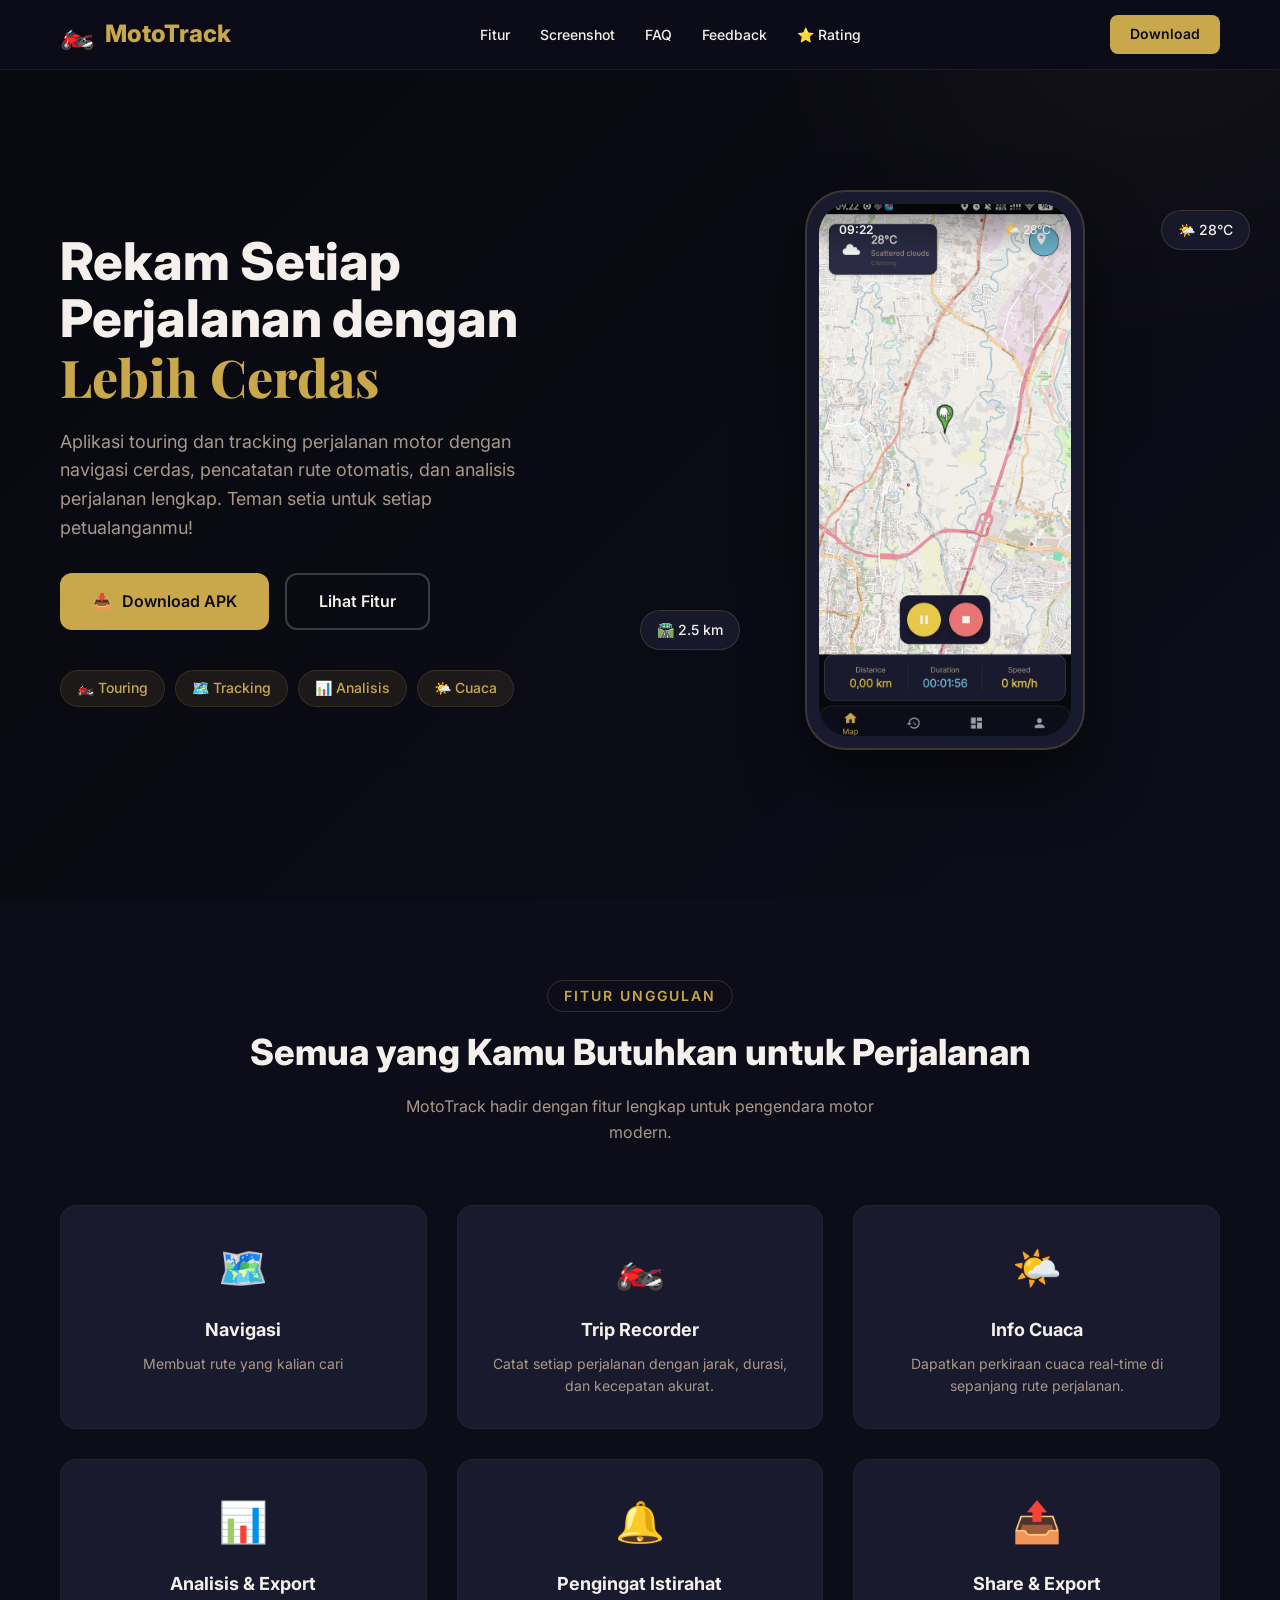
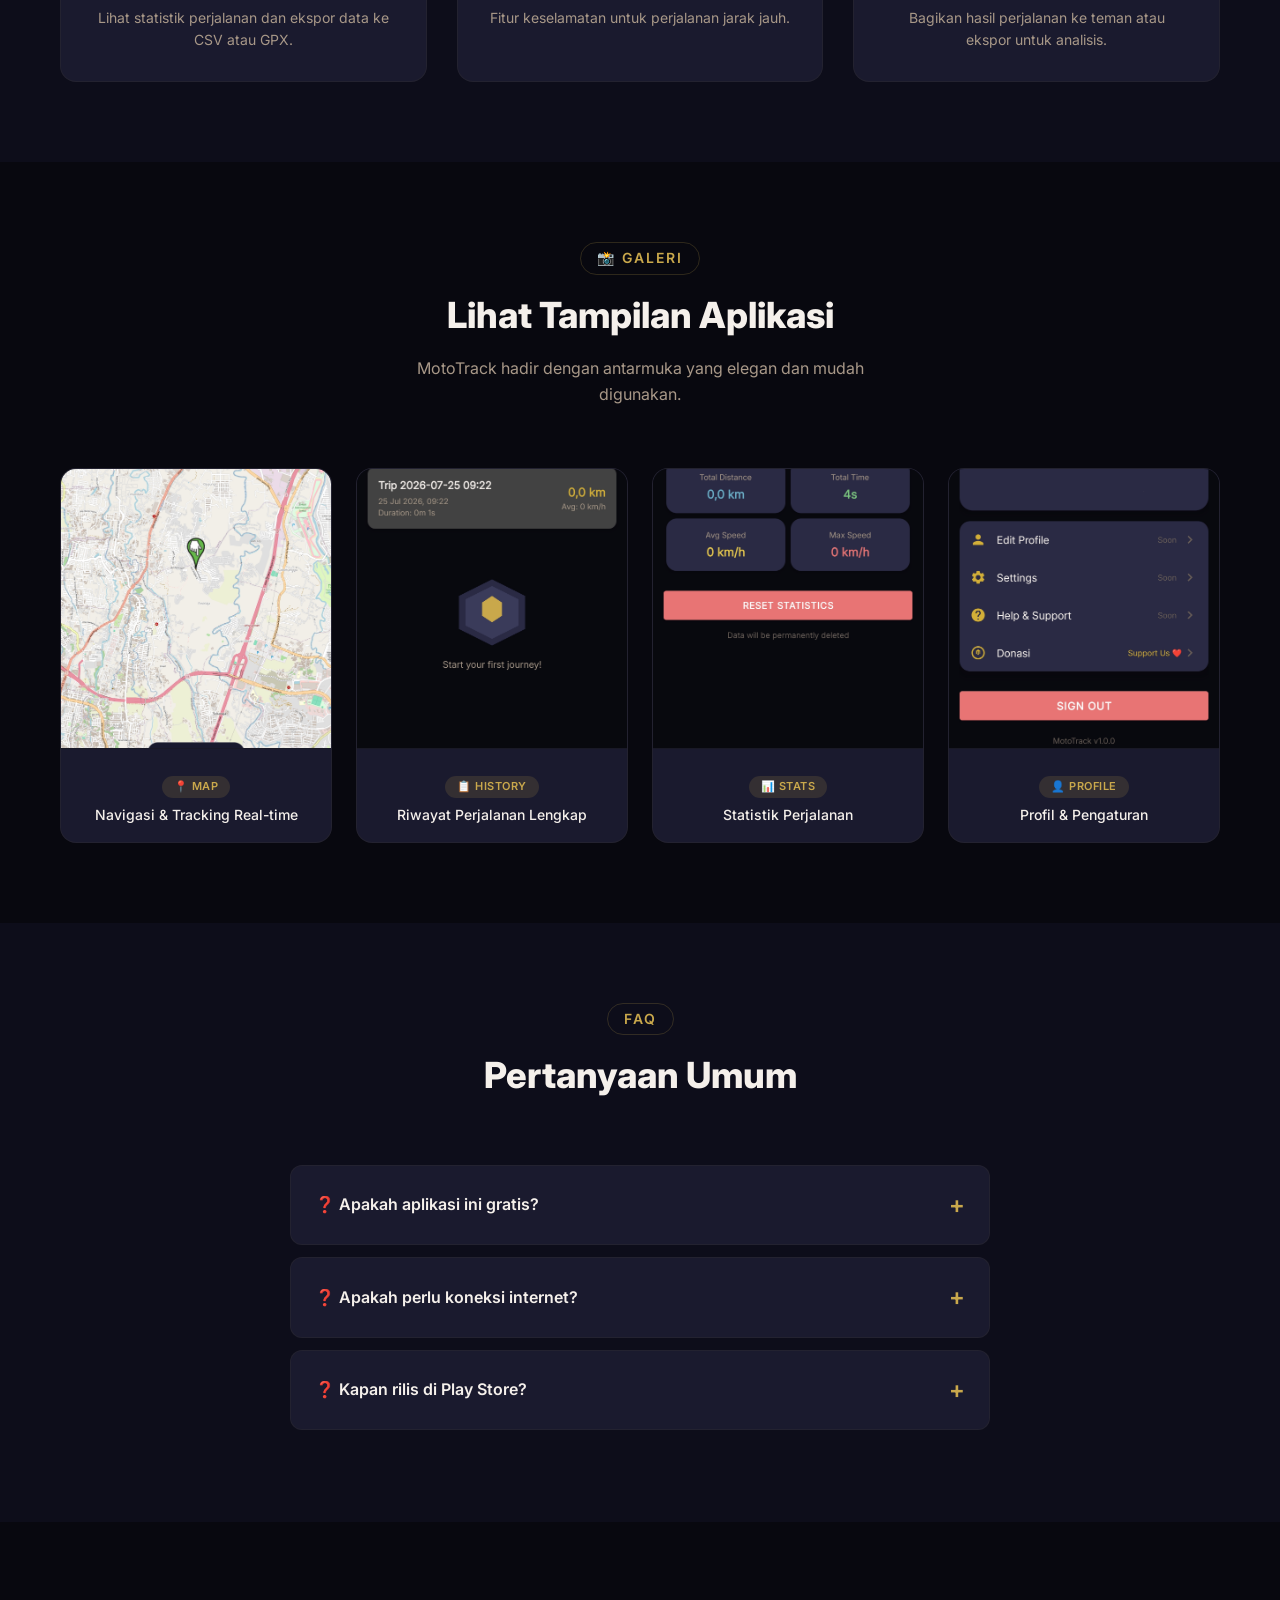
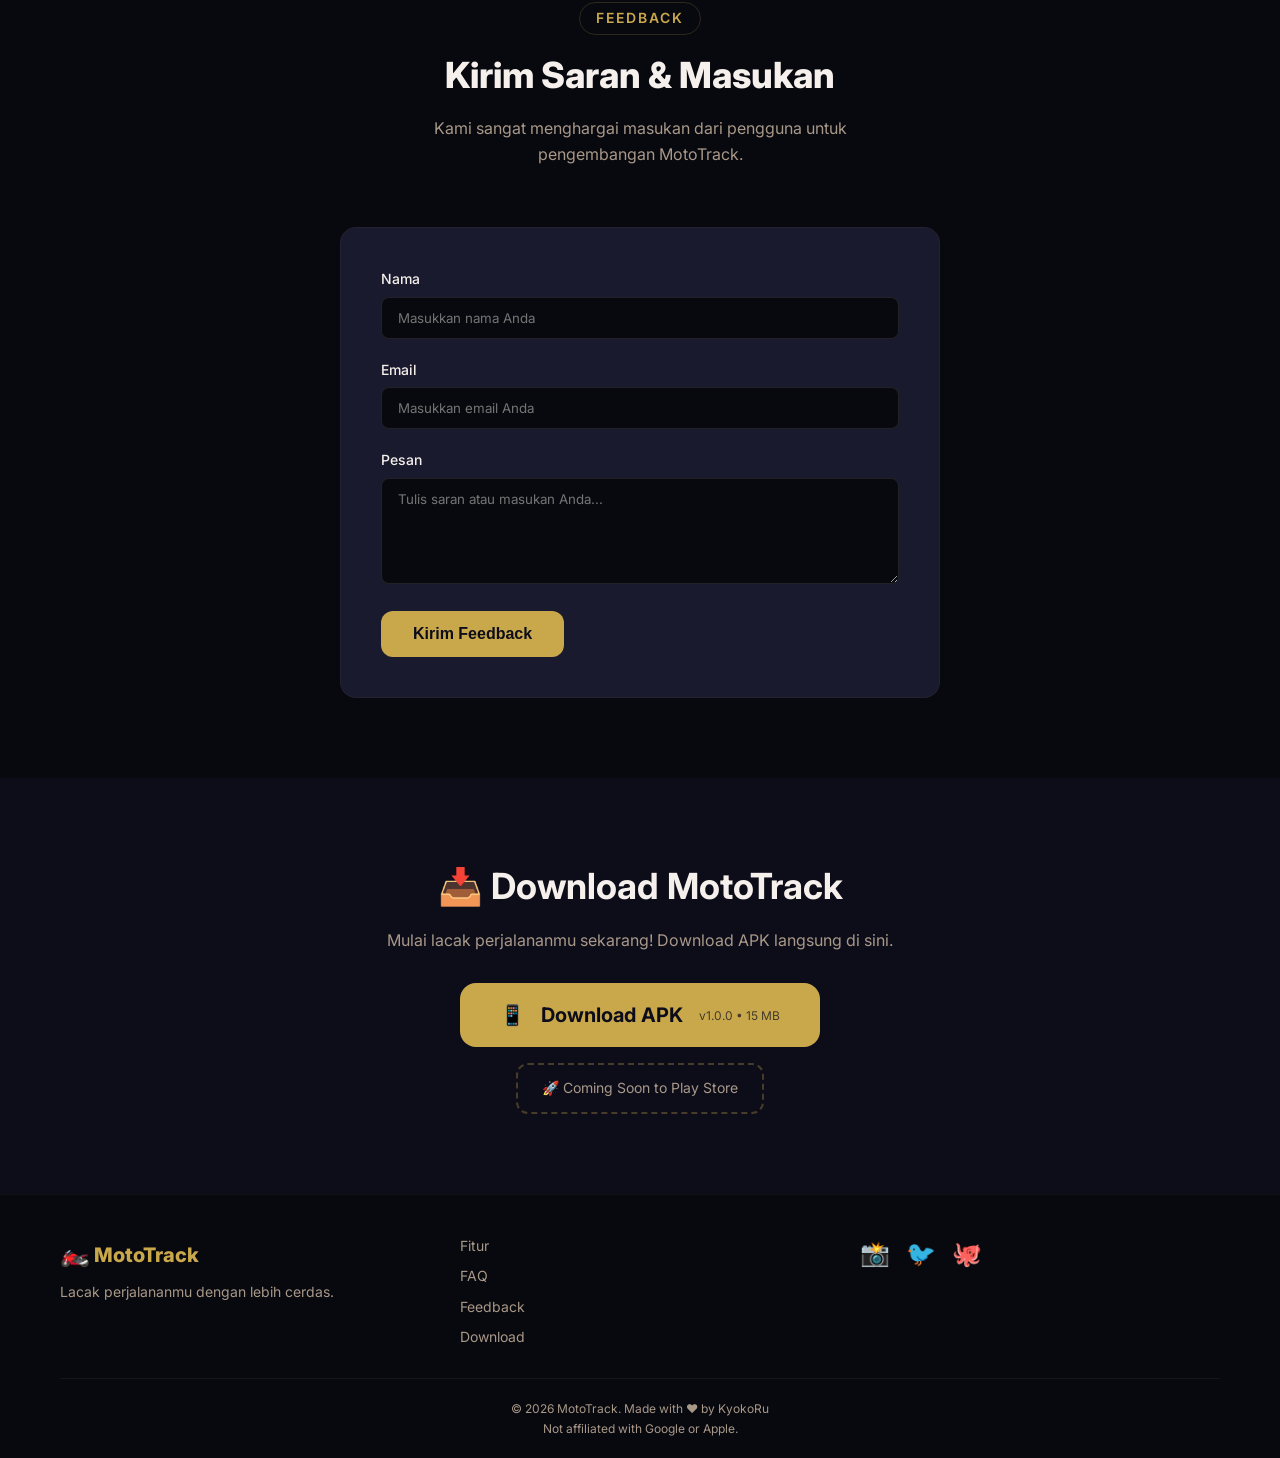
==== index.html @ f3380d07 "Add files via upload" ====
<!DOCTYPE html>
<html lang="id">
<head>
    <meta charset="UTF-8">
    <meta name="viewport" content="width=device-width, initial-scale=1.0">
    <title>MotoTrack - Track Your Journey</title>
    <link rel="stylesheet" href="css/style.css">
    <link href="https://fonts.googleapis.com/css2?family=Inter:wght@300;400;600;700;800&family=Playfair+Display:wght@700&display=swap" rel="stylesheet">
</head>
<body>
    <!-- ===== NAVBAR ===== -->
    <nav class="navbar">
        <div class="container">
            <div class="nav-brand">
                <span class="logo-icon">🏍️</span>
                <span class="logo-text">MotoTrack</span>
            </div>
            <ul class="nav-menu">
                <li><a href="#features">Fitur</a></li>
                <li><a href="#screenshots">Screenshot</a></li>
                <li><a href="#faq">FAQ</a></li>
                <li><a href="#feedback">Feedback</a></li>
                <li><a href="rating.html">⭐ Rating</a></li>
            </ul>
            <a href="#download" class="btn-download-nav">Download</a>
            <div class="hamburger">
                <span></span>
                <span></span>
                <span></span>
            </div>
        </div>
    </nav>

<!-- ===== HERO ===== -->
<section class="hero" id="home">
    <div class="container">
        <div class="hero-content">
            <div class="hero-text">
                <h1>Rekam Setiap Perjalanan dengan <span class="highlight">Lebih Cerdas</span></h1>
                <p>Aplikasi touring dan tracking perjalanan motor dengan navigasi cerdas, pencatatan rute otomatis, dan analisis perjalanan lengkap. Teman setia untuk setiap petualanganmu!</p>
                <div class="hero-buttons">
                    <a href="#download" class="btn-primary">
                        <span>📥</span> Download APK
                    </a>
                    <a href="#features" class="btn-secondary">
                        Lihat Fitur
                    </a>
                </div>
                <div class="hero-tags">
                    <span class="hero-tag">🏍️ Touring</span>
                    <span class="hero-tag">🗺️ Tracking</span>
                    <span class="hero-tag">📊 Analisis</span>
                    <span class="hero-tag">🌤️ Cuaca</span>
                </div>
            </div>
            <div class="hero-image">
                <div class="phone-mockup">
                    <div class="phone-screen">
                        <img src="assets/images/screenshot-map.jpg" alt="MotoTrack Map View">
                        <div class="phone-overlay">
                            <span class="overlay-time">09:22</span>
                            <span class="overlay-weather">🌤️ 28°C</span>
                        </div>
                    </div>
                </div>
                <div class="floating-badge badge-weather">🌤️ 28°C</div>
                <div class="floating-badge badge-route">🛣️ 2.5 km</div>
            </div>
        </div>
    </div>
</section>

    <!-- ===== FITUR ===== -->
    <section class="features" id="features">
        <div class="container">
            <div class="section-header">
                <span class="section-tag">Fitur Unggulan</span>
                <h2>Semua yang Kamu Butuhkan untuk Perjalanan</h2>
                <p>MotoTrack hadir dengan fitur lengkap untuk pengendara motor modern.</p>
            </div>
            <div class="features-grid">
                <div class="feature-card">
                    <div class="feature-icon">🗺️</div>
                    <h3>Navigasi</h3>
                    <p>Membuat rute yang kalian cari</p>
                </div>
                <div class="feature-card">
                    <div class="feature-icon">🏍️</div>
                    <h3>Trip Recorder</h3>
                    <p>Catat setiap perjalanan dengan jarak, durasi, dan kecepatan akurat.</p>
                </div>
                <div class="feature-card">
                    <div class="feature-icon">🌤️</div>
                    <h3>Info Cuaca</h3>
                    <p>Dapatkan perkiraan cuaca real-time di sepanjang rute perjalanan.</p>
                </div>
                <div class="feature-card">
                    <div class="feature-icon">📊</div>
                    <h3>Analisis & Export</h3>
                    <p>Lihat statistik perjalanan dan ekspor data ke CSV atau GPX.</p>
                </div>
                <div class="feature-card">
                    <div class="feature-icon">🔔</div>
                    <h3>Pengingat Istirahat</h3>
                    <p>Fitur keselamatan untuk perjalanan jarak jauh.</p>
                </div>
                <div class="feature-card">
                    <div class="feature-icon">📤</div>
                    <h3>Share & Export</h3>
                    <p>Bagikan hasil perjalanan ke teman atau ekspor untuk analisis.</p>
                </div>
            </div>
        </div>
    </section>

<!-- ===== SCREENSHOTS ===== -->
<section class="screenshots" id="screenshots">
    <div class="container">
        <div class="section-header">
            <span class="section-tag">📸 Galeri</span>
            <h2>Lihat Tampilan Aplikasi</h2>
            <p>MotoTrack hadir dengan antarmuka yang elegan dan mudah digunakan.</p>
        </div>
        <div class="screenshot-grid">
            <div class="screenshot-card">
                <img src="assets/images/screenshot-map.jpg" alt="Halaman Map MotoTrack">
                <div class="screenshot-info">
                    <span class="screenshot-badge">📍 Map</span>
                    <p>Navigasi & Tracking Real-time</p>
                </div>
            </div>
            <div class="screenshot-card">
                <img src="assets/images/screenshot-history.jpg" alt="Halaman History MotoTrack">
                <div class="screenshot-info">
                    <span class="screenshot-badge">📋 History</span>
                    <p>Riwayat Perjalanan Lengkap</p>
                </div>
            </div>
            <div class="screenshot-card">
                <img src="assets/images/screenshot-stats.jpg" alt="Halaman Statistics MotoTrack">
                <div class="screenshot-info">
                    <span class="screenshot-badge">📊 Stats</span>
                    <p>Statistik Perjalanan</p>
                </div>
            </div>
            <div class="screenshot-card">
                <img src="assets/images/screenshot-profile.png" alt="Halaman Profile MotoTrack">
                <div class="screenshot-info">
                    <span class="screenshot-badge">👤 Profile</span>
                    <p>Profil & Pengaturan</p>
                </div>
            </div>
        </div>
    </div>
</section>

    <!-- ===== FAQ ===== -->
    <section class="faq" id="faq">
        <div class="container">
            <div class="section-header">
                <span class="section-tag">FAQ</span>
                <h2>Pertanyaan Umum</h2>
            </div>
            <div class="faq-list">
                <div class="faq-item">
                    <div class="faq-question">
                        <span>❓ Apakah aplikasi ini gratis?</span>
                        <span class="faq-toggle">+</span>
                    </div>
                    <div class="faq-answer">
                        <p>Ya, MotoTrack 100% gratis dan tidak ada biaya berlangganan.</p>
                    </div>
                </div>
                <div class="faq-item">
                    <div class="faq-question">
                        <span>❓ Apakah perlu koneksi internet?</span>
                        <span class="faq-toggle">+</span>
                    </div>
                    <div class="faq-answer">
                        <p>Untuk navigasi dan cuaca, diperlukan internet. Tapi tracking tetap berjalan offline.</p>
                    </div>
                </div>
                <div class="faq-item">
                    <div class="faq-question">
                        <span>❓ Kapan rilis di Play Store?</span>
                        <span class="faq-toggle">+</span>
                    </div>
                    <div class="faq-answer">
                        <p>Saat ini MotoTrack masih dalam tahap pengembangan. Akan segera rilis di Play Store!</p>
                    </div>
                </div>
            </div>
        </div>
    </section>

    <!-- ===== FEEDBACK ===== -->
    <section class="feedback" id="feedback">
        <div class="container">
            <div class="section-header">
                <span class="section-tag">Feedback</span>
                <h2>Kirim Saran & Masukan</h2>
                <p>Kami sangat menghargai masukan dari pengguna untuk pengembangan MotoTrack.</p>
            </div>
            <div class="feedback-form">
                <form id="feedbackForm">
                    <div class="form-group">
                        <label for="name">Nama</label>
                        <input type="text" id="name" placeholder="Masukkan nama Anda" required>
                    </div>
                    <div class="form-group">
                        <label for="email">Email</label>
                        <input type="email" id="email" placeholder="Masukkan email Anda" required>
                    </div>
                    <div class="form-group">
                        <label for="message">Pesan</label>
                        <textarea id="message" rows="5" placeholder="Tulis saran atau masukan Anda..." required></textarea>
                    </div>
                    <button type="submit" class="btn-primary">Kirim Feedback</button>
                </form>
                <div id="feedbackSuccess" style="display:none;">
                    ✅ Terima kasih! Feedback Anda telah terkirim.
                </div>
            </div>
        </div>
    </section>

    <!-- ===== DOWNLOAD ===== -->
    <section class="download" id="download">
        <div class="container">
            <div class="download-content">
                <h2>📥 Download MotoTrack</h2>
                <p>Mulai lacak perjalananmu sekarang! Download APK langsung di sini.</p>
                <div class="download-buttons">
                    <a href="assets/apk/MotoTrack-v1.0.0.apk" class="btn-download" download>
                        <span>📱</span> Download APK
                        <small>v1.0.0 • 15 MB</small>
                    </a>
                    <div class="coming-soon">
                        <span>🚀</span> Coming Soon to Play Store
                    </div>
                </div>
            </div>
        </div>
    </section>

    <!-- ===== FOOTER ===== -->
    <footer class="footer">
        <div class="container">
            <div class="footer-content">
                <div class="footer-brand">
                    <span class="logo-icon">🏍️</span>
                    <span class="logo-text">MotoTrack</span>
                    <p>Lacak perjalananmu dengan lebih cerdas.</p>
                </div>
                <div class="footer-links">
                    <a href="#features">Fitur</a>
                    <a href="#faq">FAQ</a>
                    <a href="#feedback">Feedback</a>
                    <a href="#download">Download</a>
                </div>
                <div class="footer-social">
                    <a href="#" aria-label="Instagram">📸</a>
                    <a href="#" aria-label="Twitter">🐦</a>
                    <a href="#" aria-label="GitHub">🐙</a>
                </div>
            </div>
            <div class="footer-bottom">
                <p>© 2026 MotoTrack. Made with ❤️ by KyokoRu</p>
                <p>Not affiliated with Google or Apple.</p>
            </div>
        </div>
    </footer>

    <script src="js/script.js"></script>
</body>
</html>
---- css/style.css ----
/* ============================================================
   RESET & BASE
============================================================ */
* {
    margin: 0;
    padding: 0;
    box-sizing: border-box;
}

:root {
    --gold: #C9A84C;
    --gold-dark: #A8893C;
    --gold-light: #D4B96A;
    --black: #0D0D1A;
    --black-light: #1A1A2E;
    --white: #F5F0EB;
    --gray: #A89888;
    --dark-bg: #08080F;
}

html {
    scroll-behavior: smooth;
}

body {
    font-family: 'Inter', sans-serif;
    background-color: var(--dark-bg);
    color: var(--white);
    line-height: 1.6;
    overflow-x: hidden;
}

.container {
    max-width: 1200px;
    margin: 0 auto;
    padding: 0 20px;
}

/* ============================================================
   NAVBAR
============================================================ */
.navbar {
    position: fixed;
    top: 0;
    width: 100%;
    background: rgba(13, 13, 26, 0.9);
    backdrop-filter: blur(12px);
    border-bottom: 1px solid rgba(201, 168, 76, 0.1);
    z-index: 1000;
    padding: 12px 0;
}

.navbar .container {
    display: flex;
    justify-content: space-between;
    align-items: center;
}

.nav-brand {
    display: flex;
    align-items: center;
    gap: 10px;
    font-size: 24px;
    font-weight: 800;
    color: var(--gold);
}

.logo-icon {
    font-size: 28px;
}

.nav-menu {
    display: flex;
    list-style: none;
    gap: 30px;
    align-items: center;
}

.nav-menu a {
    color: var(--white);
    text-decoration: none;
    font-size: 14px;
    font-weight: 500;
    transition: color 0.3s;
}

.nav-menu a:hover {
    color: var(--gold);
}

.btn-download-nav {
    background: var(--gold);
    color: var(--black);
    padding: 8px 20px;
    border-radius: 8px;
    text-decoration: none;
    font-weight: 600;
    font-size: 14px;
    transition: all 0.3s;
}

.btn-download-nav:hover {
    background: var(--gold-light);
    transform: translateY(-2px);
}

.hamburger {
    display: none;
    flex-direction: column;
    gap: 5px;
    cursor: pointer;
}

.hamburger span {
    width: 25px;
    height: 2px;
    background: var(--white);
    transition: 0.3s;
}

/* ============================================================
   HERO
============================================================ */
.hero {
    padding: 120px 0 80px;
    min-height: 100vh;
    display: flex;
    align-items: center;
    background: linear-gradient(135deg, var(--dark-bg) 0%, var(--black) 100%);
    position: relative;
    overflow: hidden;
}

.hero::before {
    content: '';
    position: absolute;
    top: -50%;
    right: -20%;
    width: 800px;
    height: 800px;
    background: radial-gradient(circle, rgba(201, 168, 76, 0.05) 0%, transparent 70%);
    border-radius: 50%;
}

.hero-content {
    display: grid;
    grid-template-columns: 1fr 1fr;
    gap: 60px;
    align-items: center;
    position: relative;
    z-index: 1;
}

.hero-text h1 {
    font-size: 52px;
    font-weight: 800;
    line-height: 1.1;
    margin-bottom: 20px;
}

.hero-text h1 .highlight {
    color: var(--gold);
    font-family: 'Playfair Display', serif;
}

.hero-text p {
    font-size: 18px;
    color: var(--gray);
    max-width: 500px;
    margin-bottom: 30px;
}

.hero-buttons {
    display: flex;
    gap: 16px;
    margin-bottom: 40px;
}

.btn-primary {
    display: inline-flex;
    align-items: center;
    gap: 10px;
    background: var(--gold);
    color: var(--black);
    padding: 14px 32px;
    border-radius: 12px;
    font-weight: 600;
    font-size: 16px;
    text-decoration: none;
    transition: all 0.3s;
    border: none;
    cursor: pointer;
}

.btn-primary:hover {
    background: var(--gold-light);
    transform: translateY(-3px);
    box-shadow: 0 10px 30px rgba(201, 168, 76, 0.3);
}

.btn-secondary {
    display: inline-flex;
    align-items: center;
    gap: 10px;
    background: transparent;
    color: var(--white);
    padding: 14px 32px;
    border-radius: 12px;
    font-weight: 600;
    font-size: 16px;
    text-decoration: none;
    border: 2px solid rgba(255, 255, 255, 0.2);
    transition: all 0.3s;
}

.btn-secondary:hover {
    border-color: var(--gold);
    color: var(--gold);
}

.hero-stats {
    display: flex;
    gap: 40px;
}

.stat {
    display: flex;
    flex-direction: column;
}

.stat-number {
    font-size: 28px;
    font-weight: 800;
    color: var(--gold);
}

.stat-label {
    font-size: 14px;
    color: var(--gray);
}

/* ===== PHONE MOCKUP ===== */
.hero-image {
    position: relative;
    display: flex;
    justify-content: center;
}

.phone-mockup {
    width: 280px;
    height: 560px;
    background: var(--black-light);
    border-radius: 40px;
    padding: 12px;
    border: 2px solid rgba(201, 168, 76, 0.2);
    box-shadow: 0 30px 60px rgba(0, 0, 0, 0.5);
    position: relative;
}

.phone-screen {
    width: 100%;
    height: 100%;
    background: var(--dark-bg);
    border-radius: 30px;
    overflow: hidden;
    position: relative;
}

.phone-screen img {
    width: 100%;
    height: 100%;
    object-fit: cover;
}

.phone-content {
    position: absolute;
    top: 0;
    left: 0;
    right: 0;
    bottom: 0;
    padding: 20px;
    display: flex;
    flex-direction: column;
    background: rgba(8, 8, 15, 0.9);
}

.mockup-header {
    display: flex;
    justify-content: space-between;
    font-size: 12px;
    color: var(--gray);
    margin-bottom: 20px;
}

.mockup-map {
    flex: 1;
    background: rgba(26, 26, 46, 0.8);
    border-radius: 12px;
    display: flex;
    align-items: center;
    justify-content: center;
    font-size: 24px;
    margin-bottom: 12px;
}

.mockup-stats {
    display: flex;
    justify-content: space-around;
    background: rgba(26, 26, 46, 0.8);
    border-radius: 12px;
    padding: 12px;
    font-size: 12px;
    margin-bottom: 12px;
}

.mockup-nav {
    display: flex;
    justify-content: center;
    gap: 20px;
    background: rgba(26, 26, 46, 0.8);
    border-radius: 12px;
    padding: 12px;
}

.mockup-nav span {
    font-size: 24px;
    cursor: pointer;
    padding: 4px 12px;
    border-radius: 8px;
    transition: 0.3s;
}

.mockup-nav span:hover {
    background: rgba(201, 168, 76, 0.2);
}

.floating-badge {
    position: absolute;
    background: rgba(26, 26, 46, 0.9);
    backdrop-filter: blur(8px);
    padding: 8px 16px;
    border-radius: 20px;
    border: 1px solid rgba(201, 168, 76, 0.2);
    font-size: 14px;
    font-weight: 500;
}

.badge-weather {
    top: 20px;
    right: -30px;
}

.badge-route {
    bottom: 100px;
    left: -30px;
}

/* ============================================================
   SECTION HEADER
============================================================ */
.section-header {
    text-align: center;
    margin-bottom: 60px;
}

.section-tag {
    display: inline-block;
    color: var(--gold);
    font-size: 14px;
    font-weight: 600;
    text-transform: uppercase;
    letter-spacing: 2px;
    border: 1px solid rgba(201, 168, 76, 0.2);
    padding: 4px 16px;
    border-radius: 20px;
    margin-bottom: 12px;
}

.section-header h2 {
    font-size: 36px;
    font-weight: 800;
    margin-bottom: 12px;
}

.section-header p {
    color: var(--gray);
    max-width: 500px;
    margin: 0 auto;
}

/* ============================================================
   FEATURES
============================================================ */
.features {
    padding: 80px 0;
    background: var(--black);
}

.features-grid {
    display: grid;
    grid-template-columns: repeat(3, 1fr);
    gap: 30px;
}

.feature-card {
    background: var(--black-light);
    padding: 30px;
    border-radius: 16px;
    border: 1px solid rgba(201, 168, 76, 0.05);
    transition: all 0.3s;
    text-align: center;
}

.feature-card:hover {
    transform: translateY(-8px);
    border-color: rgba(201, 168, 76, 0.2);
    box-shadow: 0 20px 40px rgba(0, 0, 0, 0.3);
}

.feature-icon {
    font-size: 40px;
    margin-bottom: 16px;
}

.feature-card h3 {
    font-size: 18px;
    margin-bottom: 8px;
}

.feature-card p {
    color: var(--gray);
    font-size: 14px;
}

/* ============================================================
   SCREENSHOTS (UPDATE)
============================================================ */
.screenshots {
    padding: 80px 0;
    background: var(--dark-bg);
}

.screenshot-grid {
    display: grid;
    grid-template-columns: repeat(4, 1fr);
    gap: 24px;
}

.screenshot-card {
    background: var(--black-light);
    border-radius: 16px;
    overflow: hidden;
    border: 1px solid rgba(201, 168, 76, 0.05);
    transition: all 0.3s;
}

.screenshot-card:hover {
    transform: translateY(-8px);
    border-color: rgba(201, 168, 76, 0.2);
    box-shadow: 0 20px 40px rgba(0, 0, 0, 0.3);
}

.screenshot-card img {
    width: 100%;
    height: 280px;
    object-fit: cover;
    background: var(--black);
    border-bottom: 1px solid rgba(255, 255, 255, 0.05);
}

.screenshot-info {
    padding: 16px;
    text-align: center;
}

.screenshot-badge {
    display: inline-block;
    background: rgba(201, 168, 76, 0.15);
    color: var(--gold);
    font-size: 11px;
    font-weight: 600;
    padding: 2px 12px;
    border-radius: 12px;
    margin-bottom: 6px;
    text-transform: uppercase;
    letter-spacing: 0.5px;
}

.screenshot-info p {
    font-size: 14px;
    font-weight: 500;
    color: var(--white);
}

/* ============================================================
   RESPONSIVE - SCREENSHOTS
============================================================ */
@media (max-width: 992px) {
    .screenshot-grid {
        grid-template-columns: repeat(2, 1fr);
    }
}

@media (max-width: 576px) {
    .screenshot-grid {
        grid-template-columns: 1fr;
    }
}

/* ===== PHONE OVERLAY ===== */
.phone-overlay {
    position: absolute;
    top: 0;
    left: 0;
    right: 0;
    padding: 16px 20px;
    display: flex;
    justify-content: space-between;
    font-size: 12px;
    color: var(--white);
    background: linear-gradient(to bottom, rgba(0,0,0,0.4), transparent);
    border-radius: 30px 30px 0 0;
}

.phone-overlay .overlay-time {
    font-weight: 600;
}

.phone-overlay .overlay-weather {
    font-size: 12px;
}

/* ============================================================
   HERO TAGS
============================================================ */
.hero-tags {
    display: flex;
    flex-wrap: wrap;
    gap: 10px;
    margin-top: 20px;
}

.hero-tag {
    display: inline-block;
    background: rgba(201, 168, 76, 0.1);
    color: var(--gold);
    padding: 6px 16px;
    border-radius: 20px;
    font-size: 14px;
    font-weight: 500;
    border: 1px solid rgba(201, 168, 76, 0.15);
    transition: all 0.3s;
}

.hero-tag:hover {
    background: rgba(201, 168, 76, 0.2);
    transform: translateY(-2px);
}

/* ============================================================
   RESPONSIVE - HERO TAGS
============================================================ */
@media (max-width: 768px) {
    .hero-tags {
        justify-content: center;
    }
}

/* ============================================================
   FAQ
============================================================ */
.faq {
    padding: 80px 0;
    background: var(--black);
}

.faq-list {
    max-width: 700px;
    margin: 0 auto;
}

.faq-item {
    background: var(--black-light);
    border-radius: 12px;
    margin-bottom: 12px;
    border: 1px solid rgba(201, 168, 76, 0.05);
    overflow: hidden;
}

.faq-question {
    display: flex;
    justify-content: space-between;
    align-items: center;
    padding: 20px 24px;
    cursor: pointer;
    font-weight: 600;
    transition: 0.3s;
}

.faq-question:hover {
    background: rgba(201, 168, 76, 0.05);
}

.faq-toggle {
    font-size: 24px;
    color: var(--gold);
    transition: 0.3s;
}

.faq-item.active .faq-toggle {
    transform: rotate(45deg);
}

.faq-answer {
    max-height: 0;
    overflow: hidden;
    transition: 0.3s;
    padding: 0 24px;
    color: var(--gray);
}

.faq-item.active .faq-answer {
    max-height: 200px;
    padding: 0 24px 20px;
}

/* ============================================================
   FEEDBACK
============================================================ */
.feedback {
    padding: 80px 0;
    background: var(--dark-bg);
}

.feedback-form {
    max-width: 600px;
    margin: 0 auto;
    background: var(--black-light);
    padding: 40px;
    border-radius: 16px;
    border: 1px solid rgba(201, 168, 76, 0.05);
}

.form-group {
    margin-bottom: 20px;
}

.form-group label {
    display: block;
    font-weight: 500;
    margin-bottom: 6px;
    font-size: 14px;
}

.form-group input,
.form-group textarea {
    width: 100%;
    padding: 12px 16px;
    background: var(--dark-bg);
    border: 1px solid rgba(255, 255, 255, 0.1);
    border-radius: 8px;
    color: var(--white);
    font-family: 'Inter', sans-serif;
    transition: 0.3s;
}

.form-group input:focus,
.form-group textarea:focus {
    outline: none;
    border-color: var(--gold);
}

/* ============================================================
   DOWNLOAD
============================================================ */
.download {
    padding: 80px 0;
    background: var(--black);
    text-align: center;
}

.download-content h2 {
    font-size: 36px;
    margin-bottom: 12px;
}

.download-content p {
    color: var(--gray);
    margin-bottom: 30px;
}

.download-buttons {
    display: flex;
    flex-direction: column;
    align-items: center;
    gap: 16px;
}

.btn-download {
    display: inline-flex;
    align-items: center;
    gap: 16px;
    background: var(--gold);
    color: var(--black);
    padding: 16px 40px;
    border-radius: 16px;
    font-weight: 700;
    font-size: 20px;
    text-decoration: none;
    transition: all 0.3s;
}

.btn-download:hover {
    transform: translateY(-3px);
    box-shadow: 0 20px 40px rgba(201, 168, 76, 0.3);
}

.btn-download small {
    display: block;
    font-size: 12px;
    font-weight: 400;
    opacity: 0.7;
}

.coming-soon {
    color: var(--gray);
    font-size: 14px;
    padding: 12px 24px;
    border: 2px dashed rgba(201, 168, 76, 0.3);
    border-radius: 12px;
}

/* ============================================================
   FOOTER
============================================================ */
.footer {
    padding: 40px 0 20px;
    background: var(--dark-bg);
    border-top: 1px solid rgba(201, 168, 76, 0.05);
}

.footer-content {
    display: grid;
    grid-template-columns: 1fr 1fr 1fr;
    gap: 40px;
    padding-bottom: 30px;
    border-bottom: 1px solid rgba(255, 255, 255, 0.05);
}

.footer-brand .logo-icon {
    font-size: 24px;
}

.footer-brand .logo-text {
    font-size: 20px;
    font-weight: 800;
    color: var(--gold);
}

.footer-brand p {
    color: var(--gray);
    font-size: 14px;
    margin-top: 8px;
}

.footer-links {
    display: flex;
    flex-direction: column;
    gap: 8px;
}

.footer-links a {
    color: var(--gray);
    text-decoration: none;
    font-size: 14px;
    transition: 0.3s;
}

.footer-links a:hover {
    color: var(--gold);
}

.footer-social {
    display: flex;
    gap: 16px;
    font-size: 24px;
}

.footer-social a {
    color: var(--gray);
    text-decoration: none;
    transition: 0.3s;
}

.footer-social a:hover {
    color: var(--gold);
}

.footer-bottom {
    text-align: center;
    padding-top: 20px;
    font-size: 12px;
    color: var(--gray);
}

/* ============================================================
   RESPONSIVE
============================================================ */
@media (max-width: 992px) {
    .hero-content {
        grid-template-columns: 1fr;
        text-align: center;
    }

    .hero-text p {
        margin: 0 auto 30px;
    }

    .hero-buttons {
        justify-content: center;
    }

    .hero-stats {
        justify-content: center;
    }

    .hero-image {
        order: -1;
    }

    .phone-mockup {
        width: 220px;
        height: 440px;
    }

    .features-grid {
        grid-template-columns: repeat(2, 1fr);
    }

    .screenshot-grid {
        grid-template-columns: repeat(2, 1fr);
    }

    .footer-content {
        grid-template-columns: 1fr;
        text-align: center;
    }

    .footer-social {
        justify-content: center;
    }
}

@media (max-width: 768px) {
    .nav-menu {
        display: none;
        position: absolute;
        top: 100%;
        left: 0;
        right: 0;
        background: var(--black);
        flex-direction: column;
        padding: 20px;
        gap: 16px;
        border-bottom: 1px solid rgba(201, 168, 76, 0.1);
    }

    .nav-menu.active {
        display: flex;
    }

    .hamburger {
        display: flex;
    }

    .hero-text h1 {
        font-size: 36px;
    }

    .features-grid {
        grid-template-columns: 1fr;
    }

    .screenshot-grid {
        grid-template-columns: 1fr;
    }

    .floating-badge {
        display: none;
    }
}
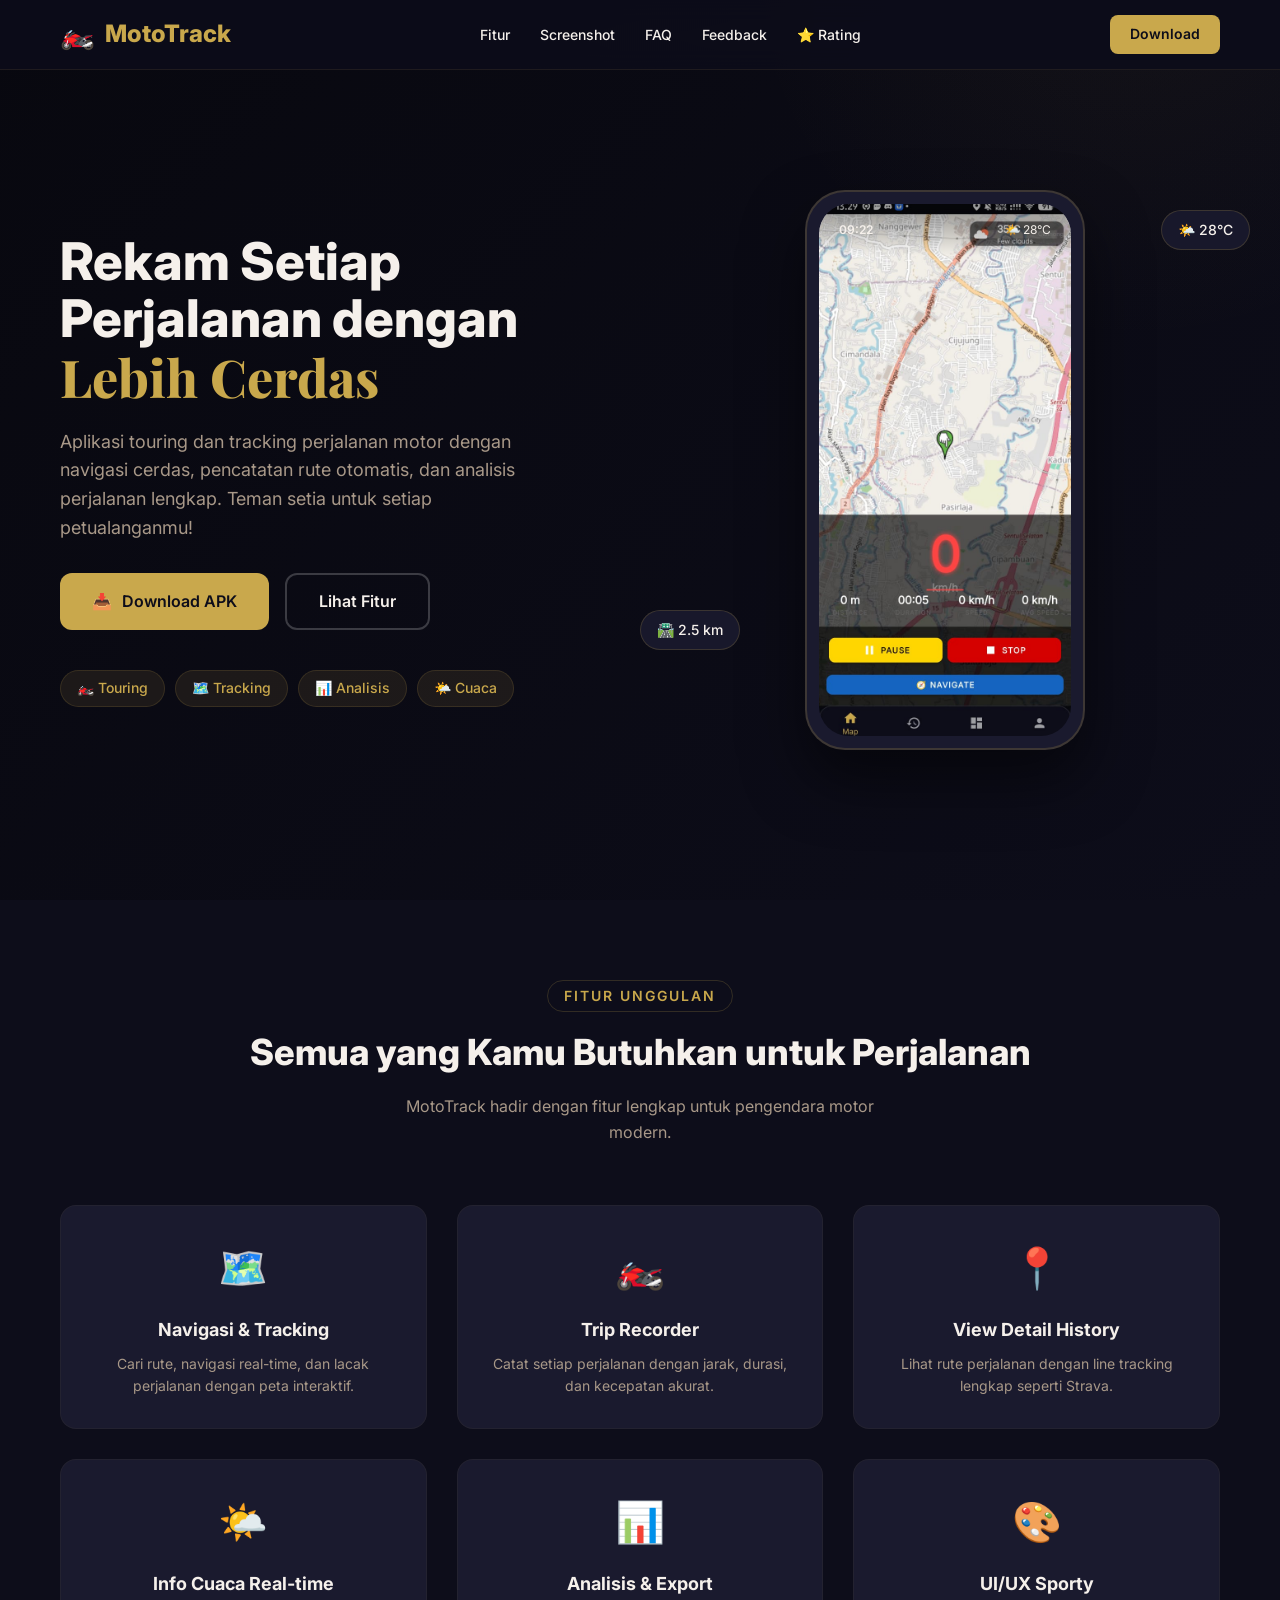
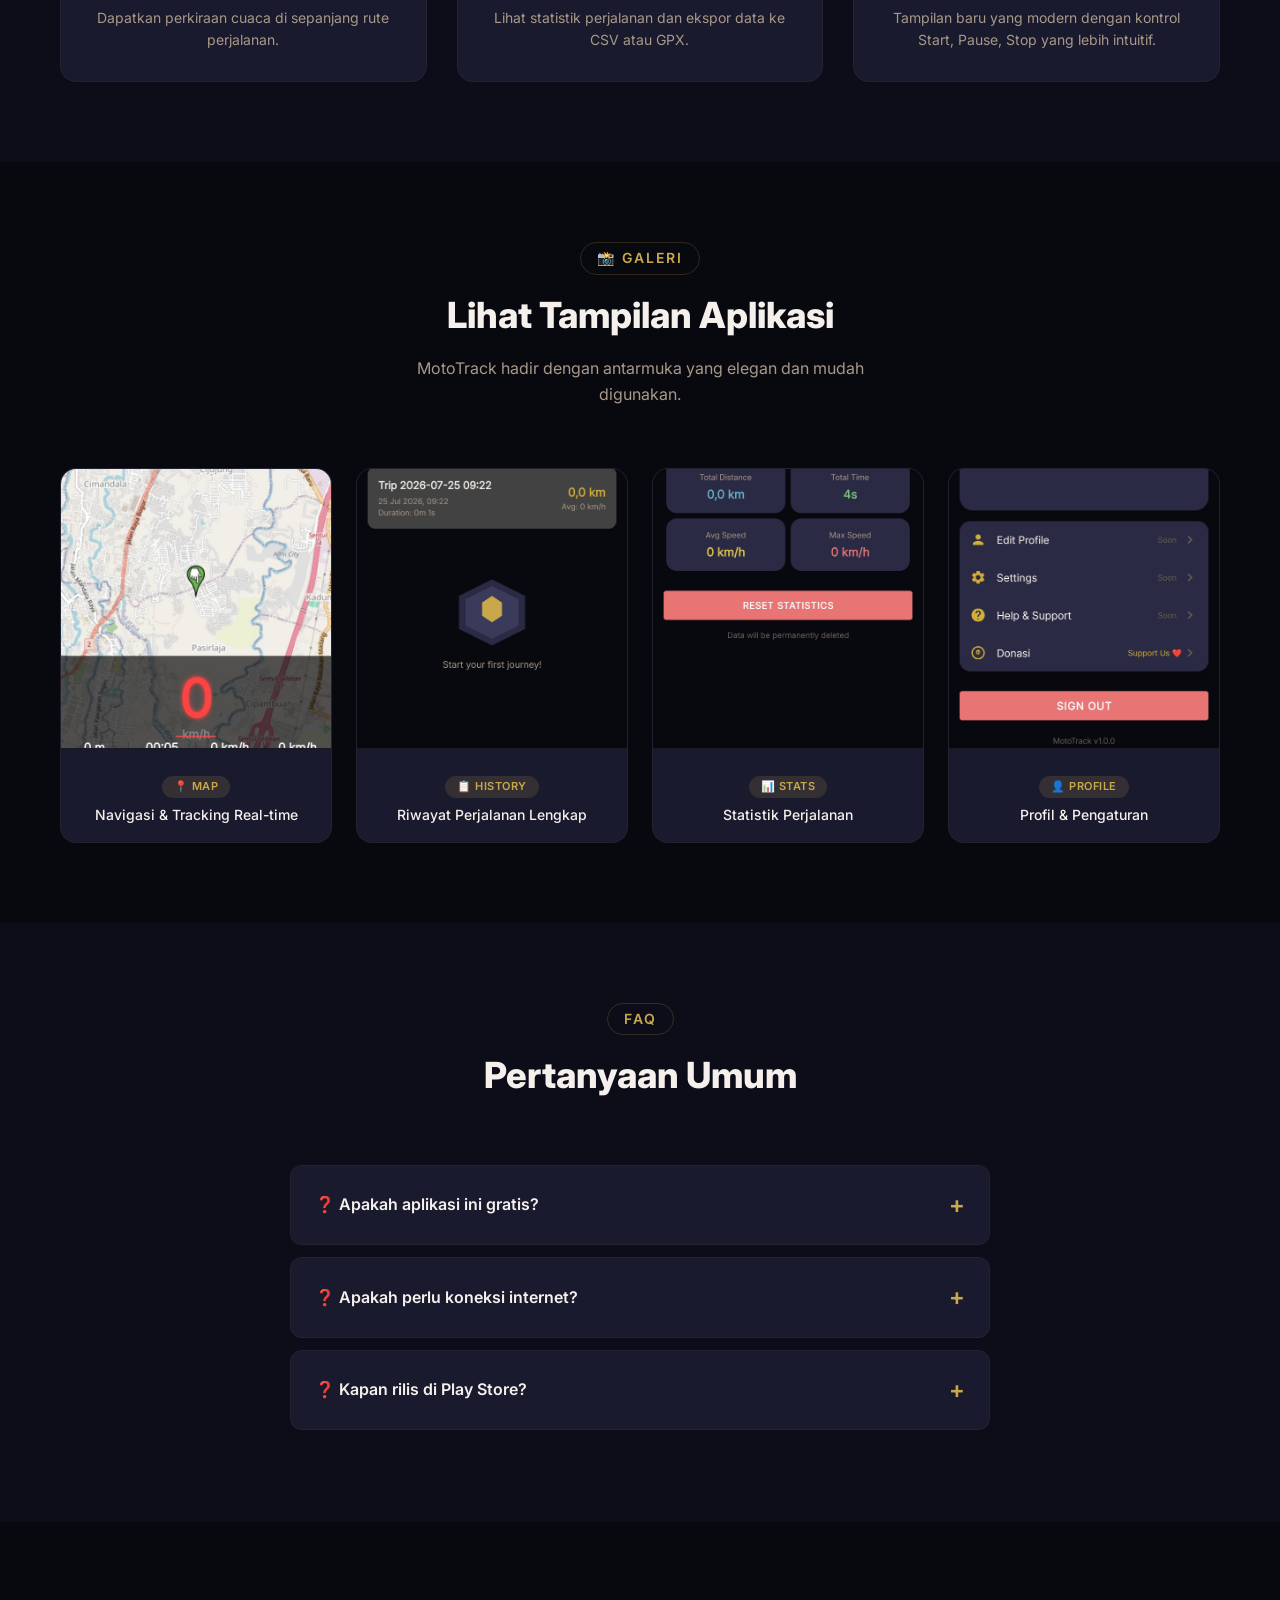
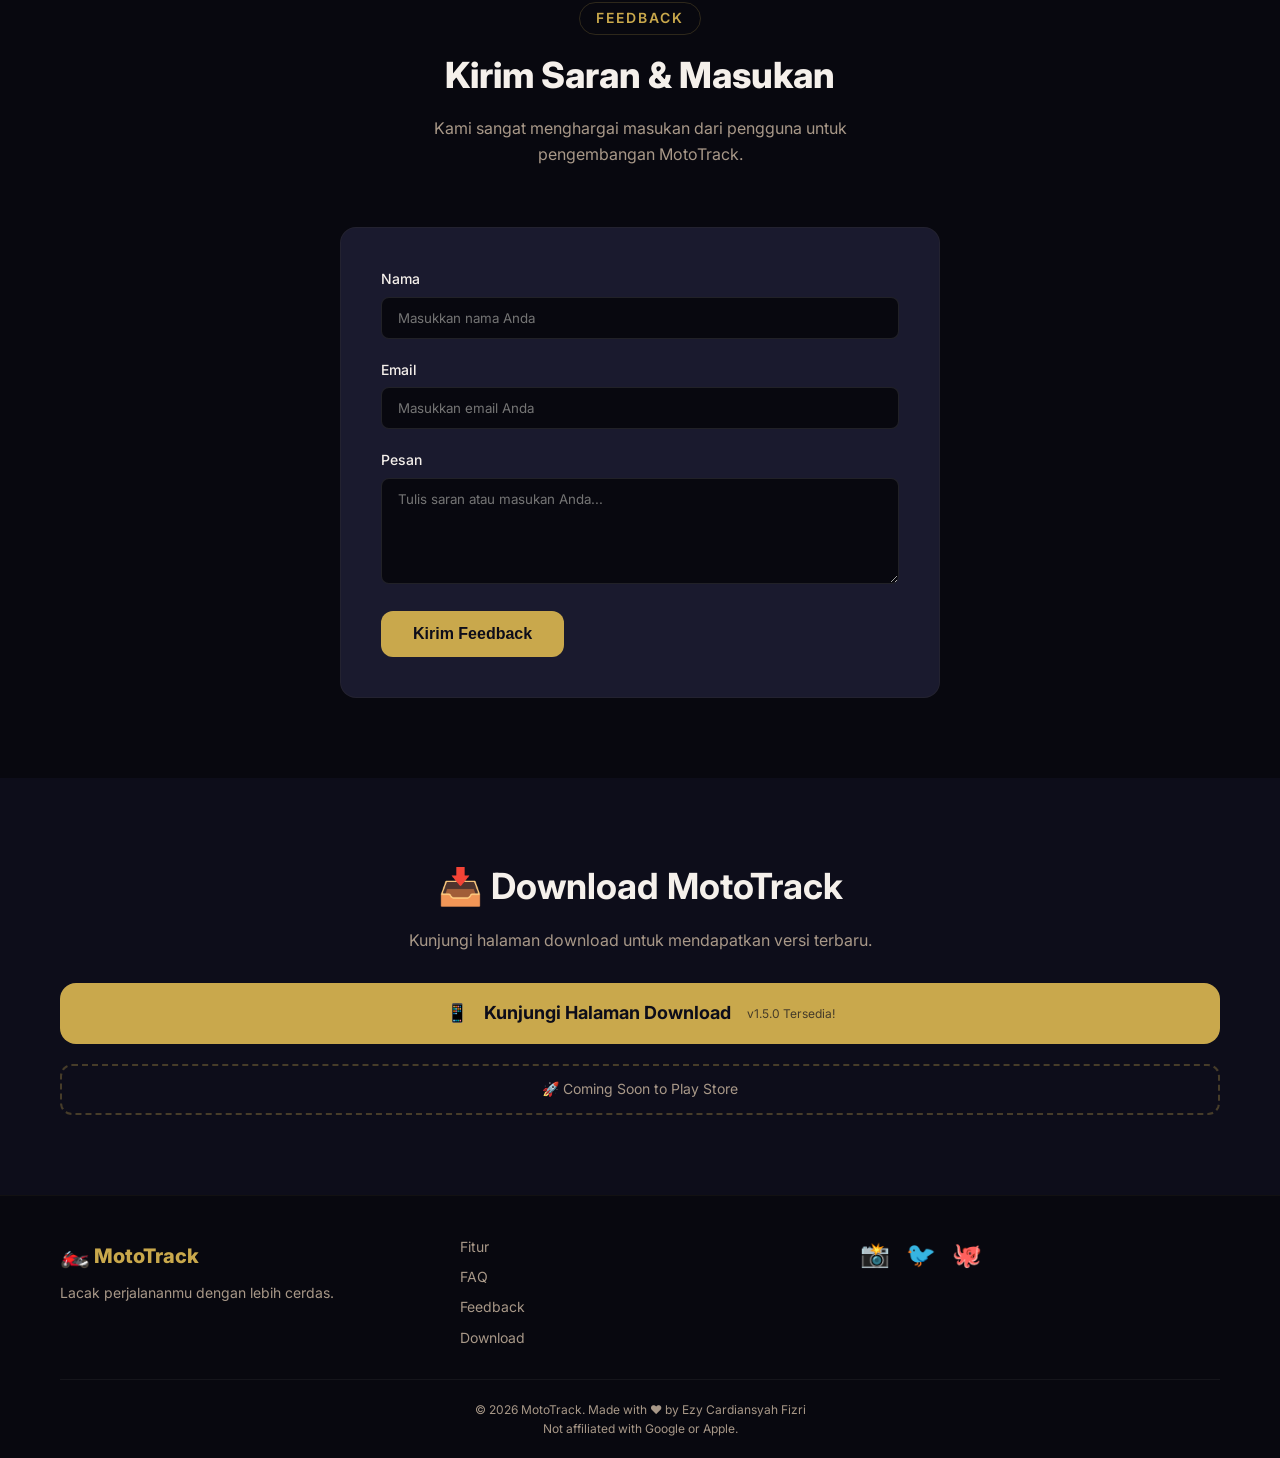
==== commit e43ed45d: "Add files via upload" ====
--- a/index.html
+++ b/index.html
@@ -6,6 +6,20 @@
     <title>MotoTrack - Track Your Journey</title>
     <link rel="stylesheet" href="css/style.css">
     <link href="https://fonts.googleapis.com/css2?family=Inter:wght@300;400;600;700;800&family=Playfair+Display:wght@700&display=swap" rel="stylesheet">
+
+    <!-- ===== META TAGS ===== -->
+<meta name="description" content="Aplikasi touring dan tracking perjalanan motor dengan navigasi cerdas, pencatatan rute otomatis, dan analisis perjalanan lengkap.">
+<meta name="keywords" content="MotoTrack, tracking motor, navigasi motor, touring, aplikasi motor, GPS tracker">
+<meta name="author" content="KyokoRu">
+
+<!-- Open Graph -->
+<meta property="og:type" content="website">
+<meta property="og:title" content="MotoTrack - Track Your Journey">
+<meta property="og:description" content="Aplikasi touring dan tracking perjalanan motor dengan navigasi cerdas.">
+<meta property="og:image" content="assets/images/og-image.jpg">
+
+<!-- Favicon -->
+<link rel="icon" type="image/x-icon" href="favicon.ico">
 </head>
 <body>
     <!-- ===== NAVBAR ===== -->
@@ -70,48 +84,67 @@
     </div>
 </section>
 
-    <!-- ===== FITUR ===== -->
-    <section class="features" id="features">
-        <div class="container">
-            <div class="section-header">
-                <span class="section-tag">Fitur Unggulan</span>
-                <h2>Semua yang Kamu Butuhkan untuk Perjalanan</h2>
-                <p>MotoTrack hadir dengan fitur lengkap untuk pengendara motor modern.</p>
-            </div>
-            <div class="features-grid">
-                <div class="feature-card">
-                    <div class="feature-icon">🗺️</div>
-                    <h3>Navigasi</h3>
-                    <p>Membuat rute yang kalian cari</p>
-                </div>
-                <div class="feature-card">
-                    <div class="feature-icon">🏍️</div>
-                    <h3>Trip Recorder</h3>
-                    <p>Catat setiap perjalanan dengan jarak, durasi, dan kecepatan akurat.</p>
-                </div>
-                <div class="feature-card">
-                    <div class="feature-icon">🌤️</div>
-                    <h3>Info Cuaca</h3>
-                    <p>Dapatkan perkiraan cuaca real-time di sepanjang rute perjalanan.</p>
-                </div>
-                <div class="feature-card">
-                    <div class="feature-icon">📊</div>
-                    <h3>Analisis & Export</h3>
-                    <p>Lihat statistik perjalanan dan ekspor data ke CSV atau GPX.</p>
-                </div>
-                <div class="feature-card">
-                    <div class="feature-icon">🔔</div>
-                    <h3>Pengingat Istirahat</h3>
-                    <p>Fitur keselamatan untuk perjalanan jarak jauh.</p>
-                </div>
-                <div class="feature-card">
-                    <div class="feature-icon">📤</div>
-                    <h3>Share & Export</h3>
-                    <p>Bagikan hasil perjalanan ke teman atau ekspor untuk analisis.</p>
-                </div>
-            </div>
-        </div>
-    </section>
+<!-- ===== LOADING SCREEN ===== -->
+<div id="loading">
+    <div class="loading-spinner"></div>
+    <div class="loading-text">🏍️ MotoTrack</div>
+</div>
+
+<!-- ===== FITUR ===== -->
+<section class="features" id="features">
+    <div class="container">
+        <div class="section-header">
+            <span class="section-tag">Fitur Unggulan</span>
+            <h2>Semua yang Kamu Butuhkan untuk Perjalanan</h2>
+            <p>MotoTrack hadir dengan fitur lengkap untuk pengendara motor modern.</p>
+        </div>
+        <div class="features-grid">
+
+            <!-- 1. Navigasi -->
+            <div class="feature-card">
+                <div class="feature-icon">🗺️</div>
+                <h3>Navigasi & Tracking</h3>
+                <p>Cari rute, navigasi real-time, dan lacak perjalanan dengan peta interaktif.</p>
+            </div>
+
+            <!-- 2. Trip Recorder -->
+            <div class="feature-card">
+                <div class="feature-icon">🏍️</div>
+                <h3>Trip Recorder</h3>
+                <p>Catat setiap perjalanan dengan jarak, durasi, dan kecepatan akurat.</p>
+            </div>
+
+            <!-- 3. View Detail History ⬅️ BARU -->
+            <div class="feature-card">
+                <div class="feature-icon">📍</div>
+                <h3>View Detail History</h3>
+                <p>Lihat rute perjalanan dengan line tracking lengkap seperti Strava.</p>
+            </div>
+
+            <!-- 4. Info Cuaca -->
+            <div class="feature-card">
+                <div class="feature-icon">🌤️</div>
+                <h3>Info Cuaca Real-time</h3>
+                <p>Dapatkan perkiraan cuaca di sepanjang rute perjalanan.</p>
+            </div>
+
+            <!-- 5. Analisis & Export -->
+            <div class="feature-card">
+                <div class="feature-icon">📊</div>
+                <h3>Analisis & Export</h3>
+                <p>Lihat statistik perjalanan dan ekspor data ke CSV atau GPX.</p>
+            </div>
+
+            <!-- 6. UI/UX Sporty ⬅️ BARU -->
+            <div class="feature-card">
+                <div class="feature-icon">🎨</div>
+                <h3>UI/UX Sporty</h3>
+                <p>Tampilan baru yang modern dengan kontrol Start, Pause, Stop yang lebih intuitif.</p>
+            </div>
+
+        </div>
+    </div>
+</section>
 
 <!-- ===== SCREENSHOTS ===== -->
 <section class="screenshots" id="screenshots">
@@ -224,24 +257,27 @@
         </div>
     </section>
 
-    <!-- ===== DOWNLOAD ===== -->
-    <section class="download" id="download">
-        <div class="container">
-            <div class="download-content">
-                <h2>📥 Download MotoTrack</h2>
-                <p>Mulai lacak perjalananmu sekarang! Download APK langsung di sini.</p>
-                <div class="download-buttons">
-                    <a href="assets/apk/MotoTrack-v1.0.0.apk" class="btn-download" download>
-                        <span>📱</span> Download APK
-                        <small>v1.0.0 • 15 MB</small>
-                    </a>
-                    <div class="coming-soon">
-                        <span>🚀</span> Coming Soon to Play Store
-                    </div>
-                </div>
-            </div>
-        </div>
-    </section>
+<!-- ===== DOWNLOAD ===== -->
+<section class="download" id="download">
+    <div class="container">
+        <div class="download-content">
+            <h2>📥 Download MotoTrack</h2>
+            <p>Kunjungi halaman download untuk mendapatkan versi terbaru.</p>
+            <div class="download-buttons">
+                <a href="download.html" class="btn-download">
+                    <span>📱</span> Kunjungi Halaman Download
+                    <small>v1.5.0 Tersedia!</small>
+                </a>
+                <div class="coming-soon">
+                    <span>🚀</span> Coming Soon to Play Store
+                </div>
+            </div>
+        </div>
+    </div>
+</section>
+
+<!-- ===== BACK TO TOP ===== -->
+<button id="backToTop" class="back-to-top" aria-label="Kembali ke atas">⬆</button>
 
     <!-- ===== FOOTER ===== -->
     <footer class="footer">
@@ -265,7 +301,7 @@
                 </div>
             </div>
             <div class="footer-bottom">
-                <p>© 2026 MotoTrack. Made with ❤️ by KyokoRu</p>
+                <p>© 2026 MotoTrack. Made with ❤️ by Ezy Cardiansyah Fizri</p>
                 <p>Not affiliated with Google or Apple.</p>
             </div>
         </div>
--- a/css/style.css
+++ b/css/style.css
@@ -16,6 +16,7 @@
     --white: #F5F0EB;
     --gray: #A89888;
     --dark-bg: #08080F;
+    --transition: all 0.3s ease;
 }
 
 html {
@@ -28,12 +29,62 @@
     color: var(--white);
     line-height: 1.6;
     overflow-x: hidden;
+    transition: var(--transition);
 }
 
 .container {
     max-width: 1200px;
     margin: 0 auto;
     padding: 0 20px;
+}
+
+/* ============================================================
+   LOADING SCREEN
+============================================================ */
+#loading {
+    position: fixed;
+    top: 0;
+    left: 0;
+    width: 100%;
+    height: 100%;
+    background: var(--dark-bg);
+    display: flex;
+    flex-direction: column;
+    align-items: center;
+    justify-content: center;
+    z-index: 9999;
+    transition: opacity 0.5s ease;
+}
+
+#loading.hide {
+    opacity: 0;
+    pointer-events: none;
+}
+
+.loading-spinner {
+    width: 50px;
+    height: 50px;
+    border: 3px solid var(--black-light);
+    border-top-color: var(--gold);
+    border-radius: 50%;
+    animation: spin 0.8s linear infinite;
+}
+
+.loading-text {
+    margin-top: 16px;
+    color: var(--gray);
+    font-size: 14px;
+    letter-spacing: 2px;
+    animation: pulse 1.5s ease-in-out infinite;
+}
+
+@keyframes spin {
+    to { transform: rotate(360deg); }
+}
+
+@keyframes pulse {
+    0%, 100% { opacity: 0.5; }
+    50% { opacity: 1; }
 }
 
 /* ============================================================
@@ -48,6 +99,7 @@
     border-bottom: 1px solid rgba(201, 168, 76, 0.1);
     z-index: 1000;
     padding: 12px 0;
+    transition: var(--transition);
 }
 
 .navbar .container {
@@ -63,6 +115,7 @@
     font-size: 24px;
     font-weight: 800;
     color: var(--gold);
+    text-decoration: none;
 }
 
 .logo-icon {
@@ -81,10 +134,32 @@
     text-decoration: none;
     font-size: 14px;
     font-weight: 500;
-    transition: color 0.3s;
+    transition: var(--transition);
+    padding: 4px 0;
+    position: relative;
+}
+
+.nav-menu a::after {
+    content: '';
+    position: absolute;
+    bottom: -2px;
+    left: 0;
+    width: 0;
+    height: 2px;
+    background: var(--gold);
+    transition: var(--transition);
+}
+
+.nav-menu a:hover::after,
+.nav-menu a.active::after {
+    width: 100%;
 }
 
 .nav-menu a:hover {
+    color: var(--gold);
+}
+
+.nav-menu a.active {
     color: var(--gold);
 }
 
@@ -96,7 +171,7 @@
     text-decoration: none;
     font-weight: 600;
     font-size: 14px;
-    transition: all 0.3s;
+    transition: var(--transition);
 }
 
 .btn-download-nav:hover {
@@ -115,7 +190,17 @@
     width: 25px;
     height: 2px;
     background: var(--white);
-    transition: 0.3s;
+    transition: var(--transition);
+}
+
+.hamburger.active span:nth-child(1) {
+    transform: rotate(45deg) translate(5px, 5px);
+}
+.hamburger.active span:nth-child(2) {
+    opacity: 0;
+}
+.hamburger.active span:nth-child(3) {
+    transform: rotate(-45deg) translate(5px, -5px);
 }
 
 /* ============================================================
@@ -174,6 +259,7 @@
     display: flex;
     gap: 16px;
     margin-bottom: 40px;
+    flex-wrap: wrap;
 }
 
 .btn-primary {
@@ -187,7 +273,7 @@
     font-weight: 600;
     font-size: 16px;
     text-decoration: none;
-    transition: all 0.3s;
+    transition: var(--transition);
     border: none;
     cursor: pointer;
 }
@@ -210,7 +296,7 @@
     font-size: 16px;
     text-decoration: none;
     border: 2px solid rgba(255, 255, 255, 0.2);
-    transition: all 0.3s;
+    transition: var(--transition);
 }
 
 .btn-secondary:hover {
@@ -255,6 +341,12 @@
     border: 2px solid rgba(201, 168, 76, 0.2);
     box-shadow: 0 30px 60px rgba(0, 0, 0, 0.5);
     position: relative;
+    animation: float 3s ease-in-out infinite;
+}
+
+@keyframes float {
+    0%, 100% { transform: translateY(0px); }
+    50% { transform: translateY(-15px); }
 }
 
 .phone-screen {
@@ -272,66 +364,26 @@
     object-fit: cover;
 }
 
-.phone-content {
+.phone-overlay {
     position: absolute;
     top: 0;
     left: 0;
     right: 0;
-    bottom: 0;
-    padding: 20px;
-    display: flex;
-    flex-direction: column;
-    background: rgba(8, 8, 15, 0.9);
-}
-
-.mockup-header {
+    padding: 16px 20px;
     display: flex;
     justify-content: space-between;
     font-size: 12px;
-    color: var(--gray);
-    margin-bottom: 20px;
-}
-
-.mockup-map {
-    flex: 1;
-    background: rgba(26, 26, 46, 0.8);
-    border-radius: 12px;
-    display: flex;
-    align-items: center;
-    justify-content: center;
-    font-size: 24px;
-    margin-bottom: 12px;
-}
-
-.mockup-stats {
-    display: flex;
-    justify-content: space-around;
-    background: rgba(26, 26, 46, 0.8);
-    border-radius: 12px;
-    padding: 12px;
+    color: var(--white);
+    background: linear-gradient(to bottom, rgba(0,0,0,0.4), transparent);
+    border-radius: 30px 30px 0 0;
+}
+
+.phone-overlay .overlay-time {
+    font-weight: 600;
+}
+
+.phone-overlay .overlay-weather {
     font-size: 12px;
-    margin-bottom: 12px;
-}
-
-.mockup-nav {
-    display: flex;
-    justify-content: center;
-    gap: 20px;
-    background: rgba(26, 26, 46, 0.8);
-    border-radius: 12px;
-    padding: 12px;
-}
-
-.mockup-nav span {
-    font-size: 24px;
-    cursor: pointer;
-    padding: 4px 12px;
-    border-radius: 8px;
-    transition: 0.3s;
-}
-
-.mockup-nav span:hover {
-    background: rgba(201, 168, 76, 0.2);
 }
 
 .floating-badge {
@@ -343,6 +395,7 @@
     border: 1px solid rgba(201, 168, 76, 0.2);
     font-size: 14px;
     font-weight: 500;
+    animation: float 3s ease-in-out infinite 1s;
 }
 
 .badge-weather {
@@ -353,6 +406,31 @@
 .badge-route {
     bottom: 100px;
     left: -30px;
+    animation-delay: 1.5s;
+}
+
+.hero-tags {
+    display: flex;
+    flex-wrap: wrap;
+    gap: 10px;
+    margin-top: 20px;
+}
+
+.hero-tag {
+    display: inline-block;
+    background: rgba(201, 168, 76, 0.1);
+    color: var(--gold);
+    padding: 6px 16px;
+    border-radius: 20px;
+    font-size: 14px;
+    font-weight: 500;
+    border: 1px solid rgba(201, 168, 76, 0.15);
+    transition: var(--transition);
+}
+
+.hero-tag:hover {
+    background: rgba(201, 168, 76, 0.2);
+    transform: translateY(-2px);
 }
 
 /* ============================================================
@@ -407,7 +485,7 @@
     padding: 30px;
     border-radius: 16px;
     border: 1px solid rgba(201, 168, 76, 0.05);
-    transition: all 0.3s;
+    transition: var(--transition);
     text-align: center;
 }
 
@@ -433,7 +511,7 @@
 }
 
 /* ============================================================
-   SCREENSHOTS (UPDATE)
+   SCREENSHOTS
 ============================================================ */
 .screenshots {
     padding: 80px 0;
@@ -451,7 +529,7 @@
     border-radius: 16px;
     overflow: hidden;
     border: 1px solid rgba(201, 168, 76, 0.05);
-    transition: all 0.3s;
+    transition: var(--transition);
 }
 
 .screenshot-card:hover {
@@ -493,77 +571,199 @@
 }
 
 /* ============================================================
-   RESPONSIVE - SCREENSHOTS
+   DOWNLOAD CARDS
 ============================================================ */
-@media (max-width: 992px) {
-    .screenshot-grid {
-        grid-template-columns: repeat(2, 1fr);
-    }
-}
-
-@media (max-width: 576px) {
-    .screenshot-grid {
-        grid-template-columns: 1fr;
-    }
-}
-
-/* ===== PHONE OVERLAY ===== */
-.phone-overlay {
+.download {
+    padding: 80px 0;
+    background: var(--black);
+    text-align: center;
+}
+
+.download-content h2 {
+    font-size: 36px;
+    margin-bottom: 12px;
+}
+
+.download-content p {
+    color: var(--gray);
+    margin-bottom: 30px;
+}
+
+.download-card {
+    background: var(--black-light);
+    border-radius: 16px;
+    padding: 30px;
+    margin-bottom: 24px;
+    border: 1px solid rgba(255, 255, 255, 0.05);
+    transition: var(--transition);
+    max-width: 700px;
+    margin-left: auto;
+    margin-right: auto;
+    text-align: left;
+}
+
+.download-card:hover {
+    transform: translateY(-4px);
+    border-color: rgba(201, 168, 76, 0.2);
+    box-shadow: 0 20px 40px rgba(0, 0, 0, 0.3);
+}
+
+.download-card.latest {
+    border-color: rgba(201, 168, 76, 0.3);
+    background: linear-gradient(135deg, var(--black-light) 0%, rgba(201, 168, 76, 0.05) 100%);
+}
+
+.download-badge {
+    display: inline-block;
+    background: var(--gold);
+    color: var(--black);
+    font-size: 11px;
+    font-weight: 700;
+    padding: 4px 14px;
+    border-radius: 20px;
+    text-transform: uppercase;
+    letter-spacing: 0.5px;
+    margin-bottom: 12px;
+}
+
+.download-badge.stable-badge {
+    background: rgba(255, 255, 255, 0.1);
+    color: var(--gray);
+}
+
+.version-badge-new {
+    background: #2ECC71;
+    color: var(--black);
+    font-size: 10px;
+    font-weight: 700;
+    padding: 2px 10px;
+    border-radius: 12px;
+    text-transform: uppercase;
+    letter-spacing: 0.5px;
+    margin-left: 8px;
+}
+
+.download-info {
+    display: flex;
+    justify-content: space-between;
+    align-items: center;
+    flex-wrap: wrap;
+    margin-bottom: 16px;
+}
+
+.download-version {
+    display: flex;
+    align-items: center;
+    gap: 10px;
+    flex-wrap: wrap;
+}
+
+.version-icon {
+    font-size: 28px;
+}
+
+.version-name {
+    font-size: 22px;
+    font-weight: 700;
+    color: var(--white);
+}
+
+.version-date {
+    font-size: 14px;
+    color: var(--gray);
+}
+
+.download-size {
+    font-size: 14px;
+    color: var(--gray);
+}
+
+.download-changelog {
+    background: rgba(0, 0, 0, 0.3);
+    border-radius: 12px;
+    padding: 16px 20px;
+    margin-bottom: 20px;
+}
+
+.download-changelog h4 {
+    font-size: 14px;
+    color: var(--gold);
+    margin-bottom: 8px;
+}
+
+.download-changelog ul {
+    list-style: none;
+    padding: 0;
+    margin: 0;
+}
+
+.download-changelog ul li {
+    font-size: 14px;
+    color: var(--gray);
+    padding: 5px 0;
+    padding-left: 24px;
+    position: relative;
+    line-height: 1.5;
+}
+
+.download-changelog ul li::before {
+    content: '✅';
     position: absolute;
-    top: 0;
     left: 0;
-    right: 0;
-    padding: 16px 20px;
-    display: flex;
-    justify-content: space-between;
+    color: var(--gold);
+}
+
+.download-changelog ul li strong {
+    color: var(--white);
+}
+
+.btn-download {
+    display: inline-flex;
+    align-items: center;
+    gap: 16px;
+    background: var(--gold);
+    color: var(--black);
+    padding: 16px 40px;
+    border-radius: 16px;
+    font-weight: 700;
+    font-size: 18px;
+    text-decoration: none;
+    transition: var(--transition);
+    width: 100%;
+    justify-content: center;
+}
+
+.btn-download:hover {
+    background: var(--gold-light);
+    transform: translateY(-3px);
+    box-shadow: 0 20px 40px rgba(201, 168, 76, 0.3);
+}
+
+.btn-download small {
+    display: block;
     font-size: 12px;
+    font-weight: 400;
+    opacity: 0.7;
+}
+
+.btn-download.stable-download {
+    background: rgba(255, 255, 255, 0.08);
     color: var(--white);
-    background: linear-gradient(to bottom, rgba(0,0,0,0.4), transparent);
-    border-radius: 30px 30px 0 0;
-}
-
-.phone-overlay .overlay-time {
-    font-weight: 600;
-}
-
-.phone-overlay .overlay-weather {
-    font-size: 12px;
-}
-
-/* ============================================================
-   HERO TAGS
-============================================================ */
-.hero-tags {
-    display: flex;
-    flex-wrap: wrap;
-    gap: 10px;
+    border: 1px solid rgba(255, 255, 255, 0.1);
+}
+
+.btn-download.stable-download:hover {
+    background: rgba(255, 255, 255, 0.15);
+    box-shadow: 0 20px 40px rgba(255, 255, 255, 0.05);
+}
+
+.coming-soon {
+    color: var(--gray);
+    font-size: 14px;
+    padding: 12px 24px;
+    border: 2px dashed rgba(201, 168, 76, 0.3);
+    border-radius: 12px;
     margin-top: 20px;
-}
-
-.hero-tag {
-    display: inline-block;
-    background: rgba(201, 168, 76, 0.1);
-    color: var(--gold);
-    padding: 6px 16px;
-    border-radius: 20px;
-    font-size: 14px;
-    font-weight: 500;
-    border: 1px solid rgba(201, 168, 76, 0.15);
-    transition: all 0.3s;
-}
-
-.hero-tag:hover {
-    background: rgba(201, 168, 76, 0.2);
-    transform: translateY(-2px);
-}
-
-/* ============================================================
-   RESPONSIVE - HERO TAGS
-============================================================ */
-@media (max-width: 768px) {
-    .hero-tags {
-        justify-content: center;
-    }
 }
 
 /* ============================================================
@@ -594,7 +794,7 @@
     padding: 20px 24px;
     cursor: pointer;
     font-weight: 600;
-    transition: 0.3s;
+    transition: var(--transition);
 }
 
 .faq-question:hover {
@@ -604,7 +804,7 @@
 .faq-toggle {
     font-size: 24px;
     color: var(--gold);
-    transition: 0.3s;
+    transition: var(--transition);
 }
 
 .faq-item.active .faq-toggle {
@@ -614,7 +814,7 @@
 .faq-answer {
     max-height: 0;
     overflow: hidden;
-    transition: 0.3s;
+    transition: var(--transition);
     padding: 0 24px;
     color: var(--gray);
 }
@@ -661,7 +861,7 @@
     border-radius: 8px;
     color: var(--white);
     font-family: 'Inter', sans-serif;
-    transition: 0.3s;
+    transition: var(--transition);
 }
 
 .form-group input:focus,
@@ -671,63 +871,35 @@
 }
 
 /* ============================================================
-   DOWNLOAD
+   BACK TO TOP
 ============================================================ */
-.download {
-    padding: 80px 0;
-    background: var(--black);
-    text-align: center;
-}
-
-.download-content h2 {
-    font-size: 36px;
-    margin-bottom: 12px;
-}
-
-.download-content p {
-    color: var(--gray);
-    margin-bottom: 30px;
-}
-
-.download-buttons {
-    display: flex;
-    flex-direction: column;
-    align-items: center;
-    gap: 16px;
-}
-
-.btn-download {
-    display: inline-flex;
-    align-items: center;
-    gap: 16px;
+.back-to-top {
+    position: fixed;
+    bottom: 30px;
+    right: 30px;
+    width: 50px;
+    height: 50px;
     background: var(--gold);
     color: var(--black);
-    padding: 16px 40px;
-    border-radius: 16px;
-    font-weight: 700;
-    font-size: 20px;
-    text-decoration: none;
-    transition: all 0.3s;
-}
-
-.btn-download:hover {
+    border: none;
+    border-radius: 50%;
+    font-size: 24px;
+    cursor: pointer;
+    opacity: 0;
+    visibility: hidden;
+    transition: var(--transition);
+    box-shadow: 0 4px 15px rgba(201, 168, 76, 0.3);
+    z-index: 999;
+}
+
+.back-to-top.show {
+    opacity: 1;
+    visibility: visible;
+}
+
+.back-to-top:hover {
     transform: translateY(-3px);
-    box-shadow: 0 20px 40px rgba(201, 168, 76, 0.3);
-}
-
-.btn-download small {
-    display: block;
-    font-size: 12px;
-    font-weight: 400;
-    opacity: 0.7;
-}
-
-.coming-soon {
-    color: var(--gray);
-    font-size: 14px;
-    padding: 12px 24px;
-    border: 2px dashed rgba(201, 168, 76, 0.3);
-    border-radius: 12px;
+    background: var(--gold-light);
 }
 
 /* ============================================================
@@ -773,7 +945,7 @@
     color: var(--gray);
     text-decoration: none;
     font-size: 14px;
-    transition: 0.3s;
+    transition: var(--transition);
 }
 
 .footer-links a:hover {
@@ -789,11 +961,12 @@
 .footer-social a {
     color: var(--gray);
     text-decoration: none;
-    transition: 0.3s;
+    transition: var(--transition);
 }
 
 .footer-social a:hover {
     color: var(--gold);
+    transform: translateY(-3px);
 }
 
 .footer-bottom {
@@ -801,6 +974,226 @@
     padding-top: 20px;
     font-size: 12px;
     color: var(--gray);
+}
+
+/* ============================================================
+   RATING PAGE
+============================================================ */
+.rating-page {
+    padding: 120px 0 60px;
+    min-height: 100vh;
+    background: var(--dark-bg);
+}
+
+.rating-container {
+    max-width: 800px;
+    margin: 0 auto;
+    padding: 0 20px;
+}
+
+.rating-header {
+    text-align: center;
+    margin-bottom: 40px;
+}
+
+.rating-header h1 {
+    font-size: 40px;
+    font-weight: 800;
+    margin-bottom: 12px;
+}
+
+.rating-header h1 .highlight {
+    color: var(--gold);
+}
+
+.rating-header p {
+    color: var(--gray);
+    font-size: 16px;
+}
+
+.rating-average {
+    background: var(--black-light);
+    border-radius: 16px;
+    padding: 30px;
+    text-align: center;
+    border: 1px solid rgba(201, 168, 76, 0.05);
+    margin-bottom: 30px;
+}
+
+.rating-average .big-star {
+    font-size: 48px;
+    line-height: 1;
+}
+
+.rating-average .big-number {
+    font-size: 48px;
+    font-weight: 800;
+    color: var(--gold);
+}
+
+.rating-average .big-total {
+    font-size: 20px;
+    color: var(--gray);
+}
+
+.rating-bar-row {
+    display: flex;
+    align-items: center;
+    gap: 12px;
+    margin-bottom: 6px;
+}
+
+.rating-bar-row .star-label {
+    width: 40px;
+    font-size: 14px;
+    color: var(--gray);
+}
+
+.rating-bar-row .bar-track {
+    flex: 1;
+    height: 6px;
+    background: var(--black);
+    border-radius: 4px;
+    overflow: hidden;
+}
+
+.rating-bar-row .bar-fill {
+    height: 100%;
+    background: var(--gold);
+    border-radius: 4px;
+    transition: width 0.8s ease;
+}
+
+.rating-bar-row .bar-count {
+    width: 30px;
+    font-size: 12px;
+    color: var(--gray);
+    text-align: right;
+}
+
+.review-list {
+    display: flex;
+    flex-direction: column;
+    gap: 16px;
+    margin-bottom: 40px;
+}
+
+.review-card {
+    background: var(--black-light);
+    border-radius: 12px;
+    padding: 20px;
+    border: 1px solid rgba(255, 255, 255, 0.05);
+    transition: var(--transition);
+}
+
+.review-card:hover {
+    border-color: rgba(201, 168, 76, 0.15);
+}
+
+.review-header {
+    display: flex;
+    justify-content: space-between;
+    align-items: center;
+    margin-bottom: 8px;
+    flex-wrap: wrap;
+    gap: 4px;
+}
+
+.review-name {
+    font-weight: 600;
+    font-size: 16px;
+}
+
+.review-stars {
+    color: var(--gold);
+    font-size: 16px;
+    letter-spacing: 2px;
+}
+
+.review-date {
+    font-size: 12px;
+    color: var(--gray);
+}
+
+.review-text {
+    color: var(--gray);
+    font-size: 14px;
+    margin-top: 4px;
+}
+
+.review-form {
+    background: var(--black-light);
+    border-radius: 16px;
+    padding: 30px;
+    border: 1px solid rgba(201, 168, 76, 0.05);
+}
+
+.review-form h3 {
+    font-size: 20px;
+    margin-bottom: 20px;
+    text-align: center;
+}
+
+.star-rating {
+    display: flex;
+    justify-content: center;
+    gap: 8px;
+    margin-bottom: 20px;
+}
+
+.star-rating .star {
+    font-size: 32px;
+    cursor: pointer;
+    color: var(--gray);
+    transition: var(--transition);
+    user-select: none;
+}
+
+.star-rating .star.active {
+    color: var(--gold);
+}
+
+.star-rating .star:hover {
+    transform: scale(1.2);
+}
+
+.btn-submit {
+    width: 100%;
+    padding: 14px;
+    background: var(--gold);
+    color: var(--black);
+    border: none;
+    border-radius: 8px;
+    font-weight: 600;
+    font-size: 16px;
+    cursor: pointer;
+    transition: var(--transition);
+}
+
+.btn-submit:hover {
+    background: var(--gold-light);
+    transform: translateY(-2px);
+}
+
+.success-message {
+    display: none;
+    text-align: center;
+    padding: 30px;
+    background: rgba(46, 204, 113, 0.1);
+    border: 1px solid rgba(46, 204, 113, 0.3);
+    border-radius: 12px;
+    margin-top: 20px;
+}
+
+.success-message .check {
+    font-size: 48px;
+    display: block;
+    margin-bottom: 12px;
+}
+
+.success-message h4 {
+    font-size: 20px;
+    color: #2ECC71;
 }
 
 /* ============================================================
@@ -848,6 +1241,22 @@
 
     .footer-social {
         justify-content: center;
+    }
+
+    .floating-badge {
+        display: none;
+    }
+
+    .rating-header h1 {
+        font-size: 28px;
+    }
+
+    .rating-average .big-number {
+        font-size: 32px;
+    }
+
+    .star-rating .star {
+        font-size: 28px;
     }
 }
 
@@ -885,7 +1294,52 @@
         grid-template-columns: 1fr;
     }
 
-    .floating-badge {
-        display: none;
+    .download-card {
+        padding: 20px;
+    }
+
+    .download-version {
+        flex-direction: column;
+        align-items: flex-start;
+        gap: 4px;
+    }
+
+    .version-name {
+        font-size: 18px;
+    }
+
+    .download-info {
+        flex-direction: column;
+        align-items: flex-start;
+        gap: 6px;
+    }
+
+    .download-changelog ul li {
+        font-size: 13px;
+        padding-left: 20px;
+    }
+
+    .btn-download {
+        font-size: 16px;
+        padding: 14px 20px;
+    }
+
+    .rating-header h1 {
+        font-size: 28px;
+    }
+
+    .rating-bar-row .star-label {
+        width: 30px;
+        font-size: 12px;
+    }
+
+    .rating-bar-row .bar-count {
+        width: 20px;
+        font-size: 10px;
+    }
+
+    .review-header {
+        flex-wrap: wrap;
+        gap: 4px;
     }
 }
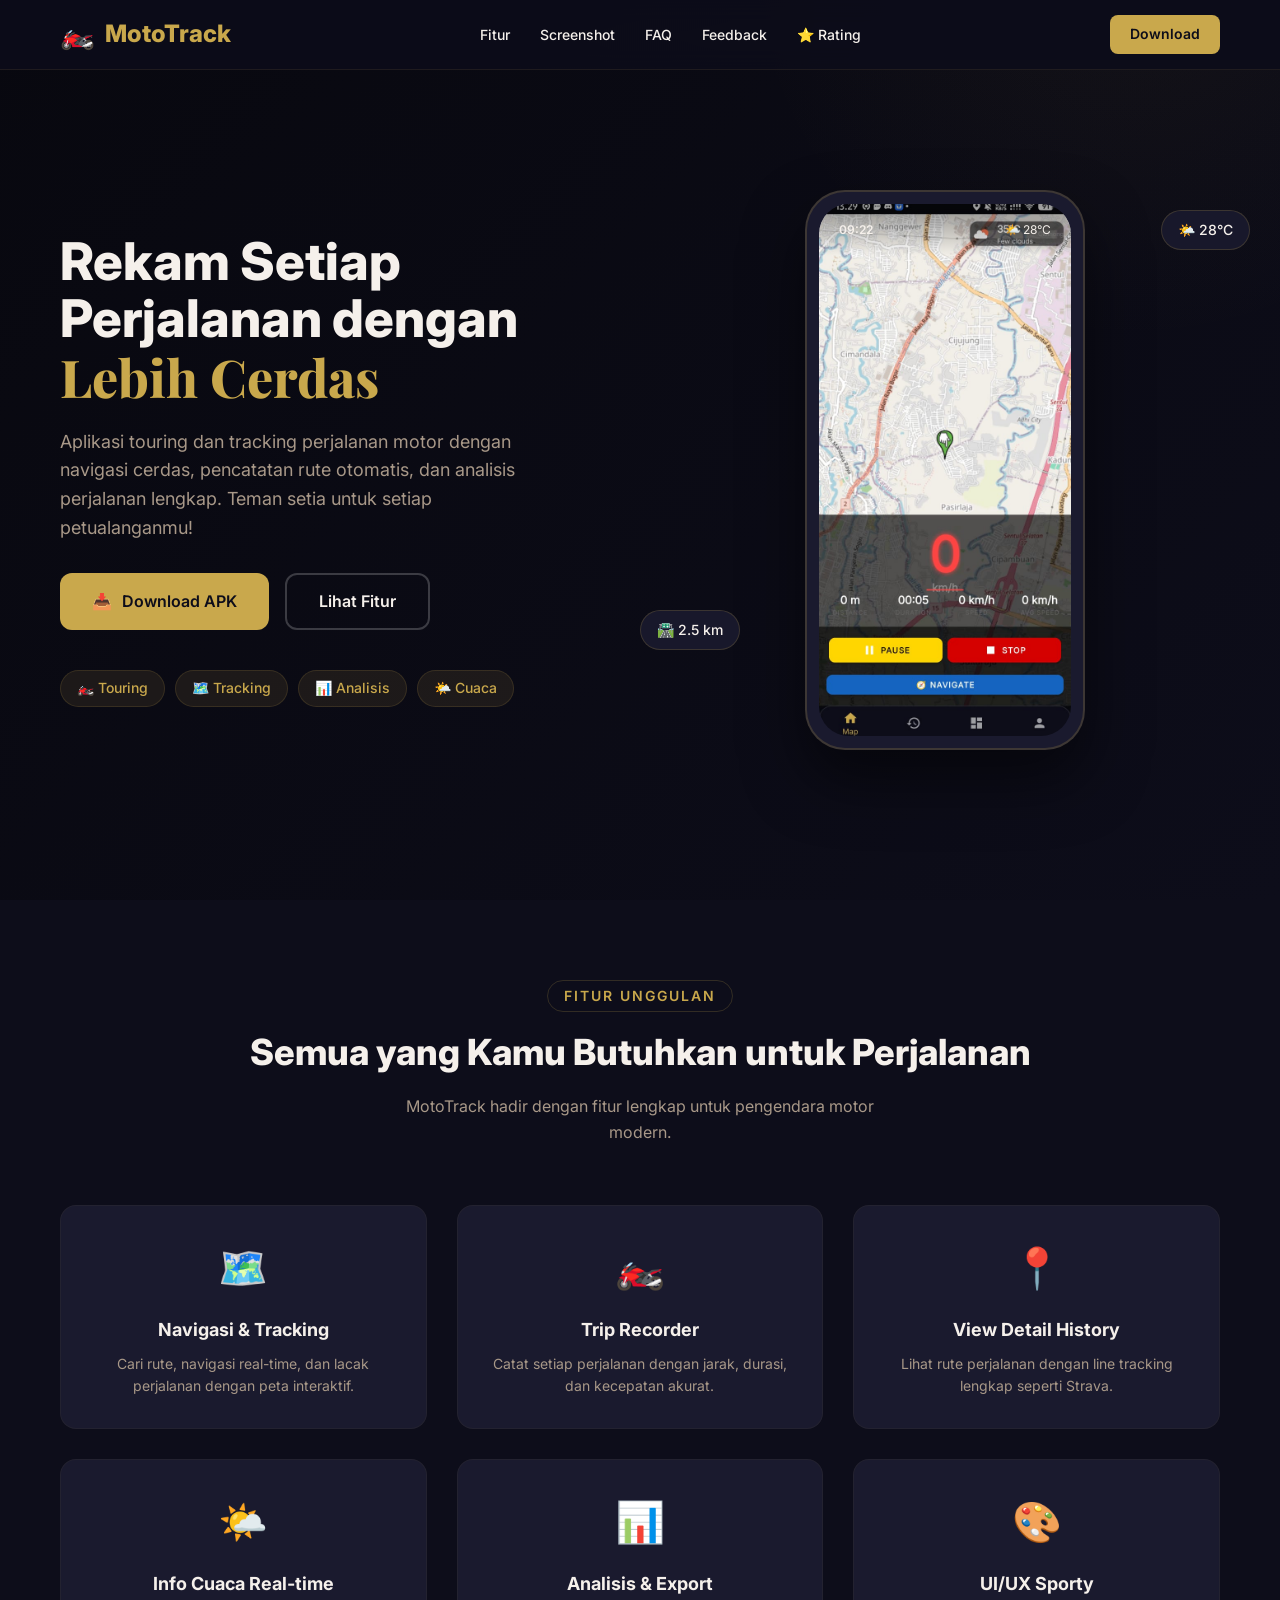
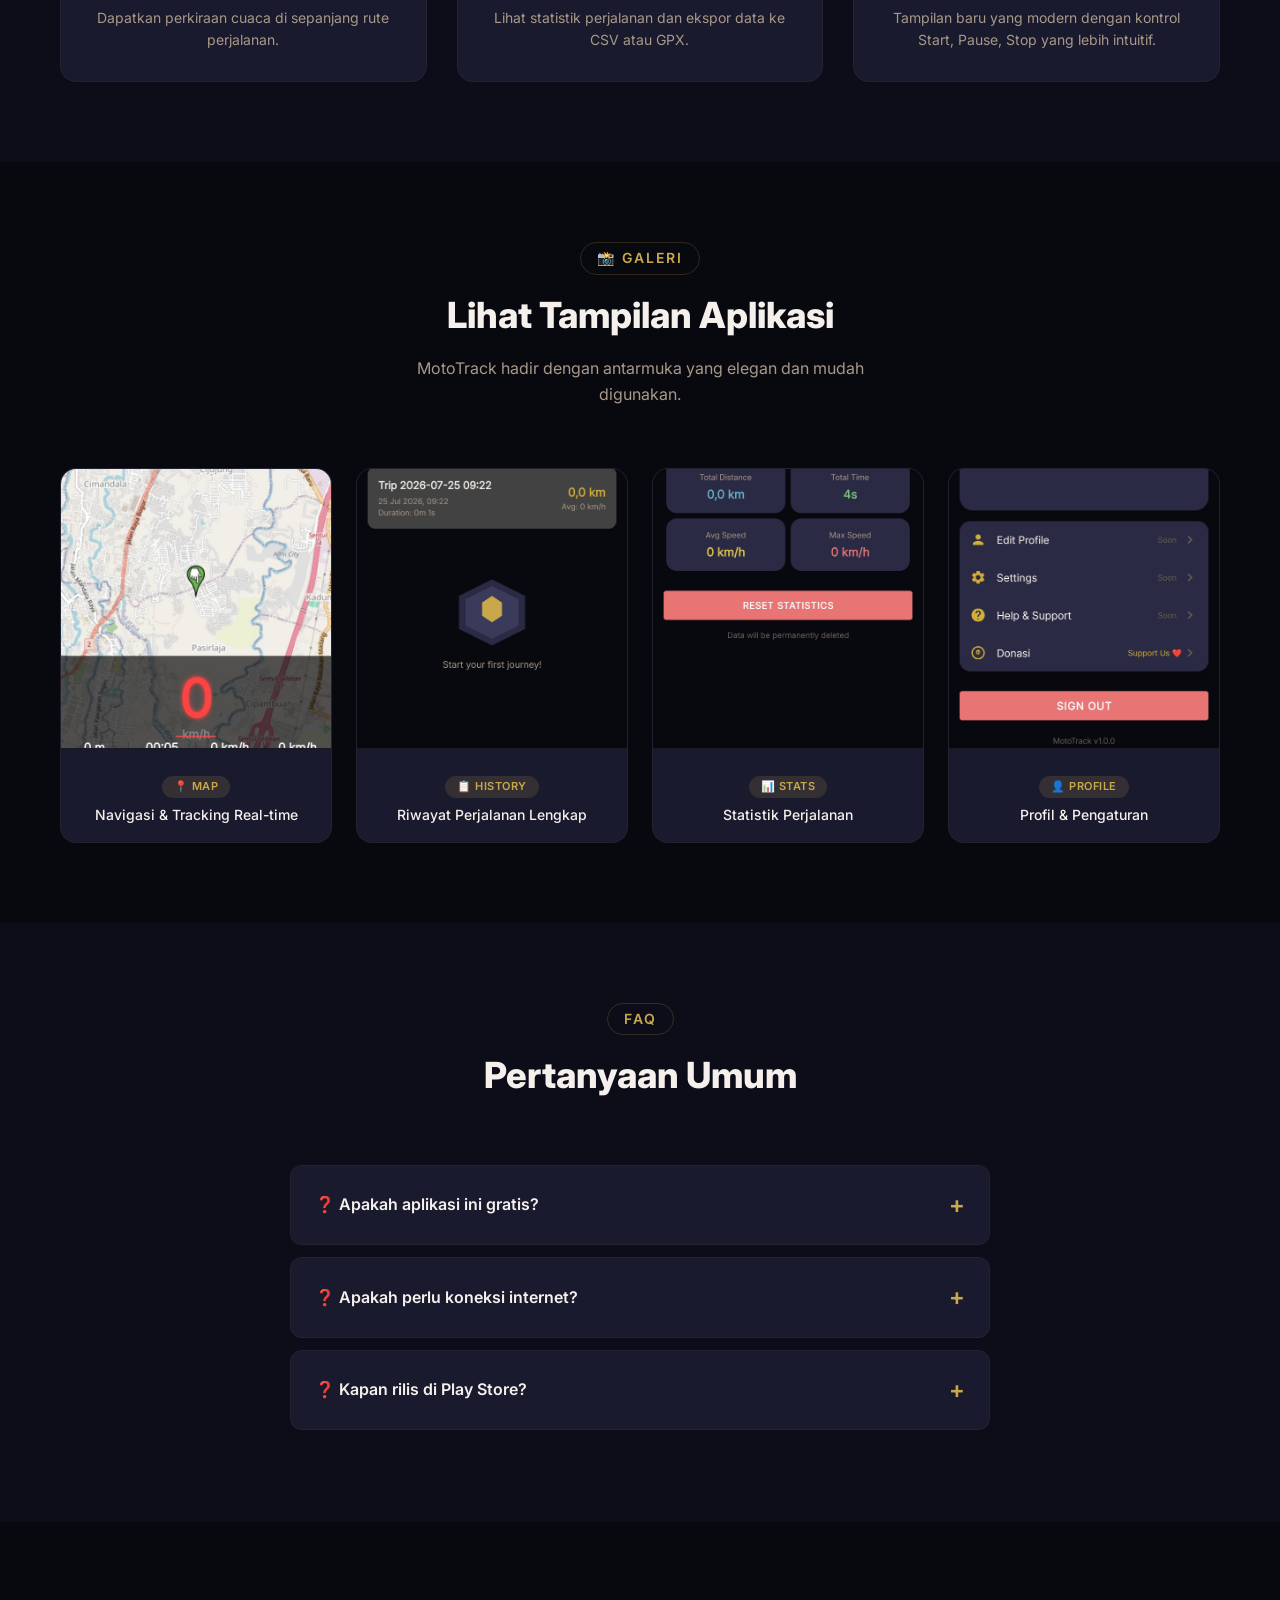
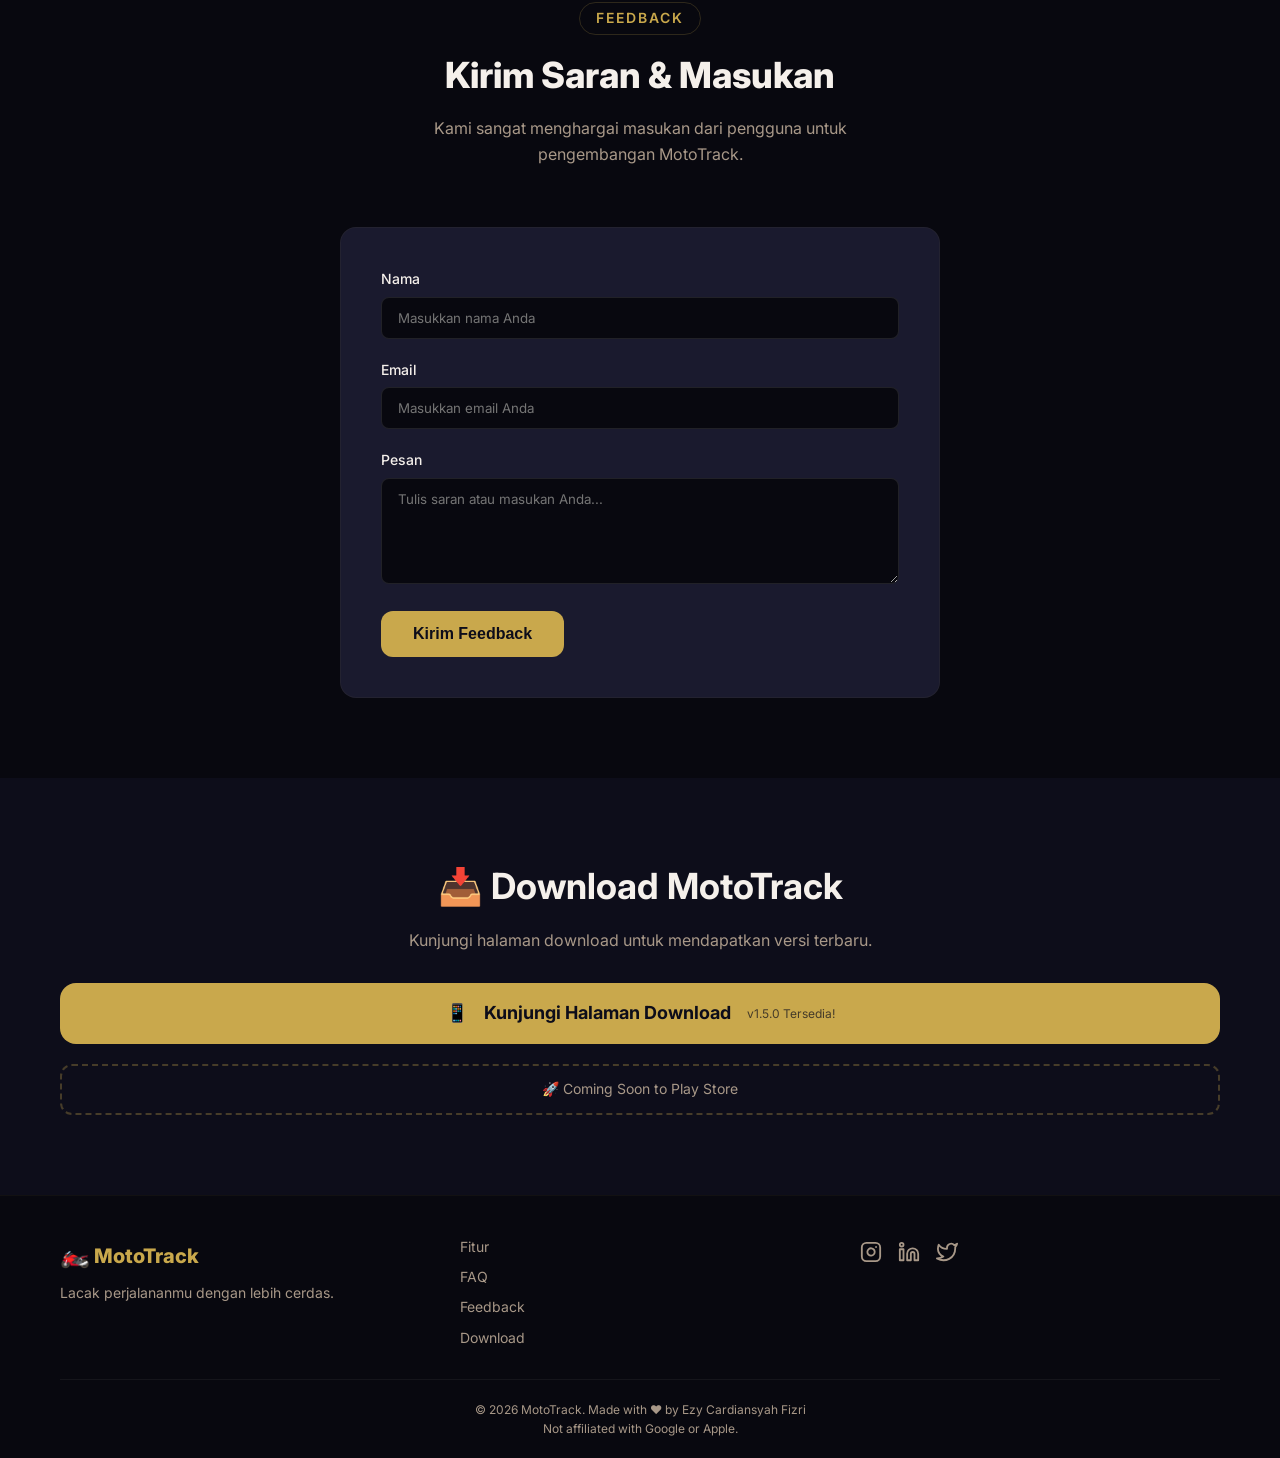
==== commit f3e87d1f: "Update index.html" ====
--- a/index.html
+++ b/index.html
@@ -6,6 +6,7 @@
     <title>MotoTrack - Track Your Journey</title>
     <link rel="stylesheet" href="css/style.css">
     <link href="https://fonts.googleapis.com/css2?family=Inter:wght@300;400;600;700;800&family=Playfair+Display:wght@700&display=swap" rel="stylesheet">
+    <link rel="stylesheet" href="https://cdnjs.cloudflare.com/ajax/libs/font-awesome/6.4.0/css/all.min.css">
 
     <!-- ===== META TAGS ===== -->
 <meta name="description" content="Aplikasi touring dan tracking perjalanan motor dengan navigasi cerdas, pencatatan rute otomatis, dan analisis perjalanan lengkap.">
@@ -294,11 +295,22 @@
                     <a href="#feedback">Feedback</a>
                     <a href="#download">Download</a>
                 </div>
-                <div class="footer-social">
-                    <a href="#" aria-label="Instagram">📸</a>
-                    <a href="#" aria-label="Twitter">🐦</a>
-                    <a href="#" aria-label="GitHub">🐙</a>
-                </div>
+<div class="footer-social">
+    <!-- Instagram -->
+    <a href="https://www.instagram.com/ezycardiansyah.f/" aria-label="Instagram" target="_blank" rel="noopener noreferrer">
+        <svg xmlns="http://www.w3.org/2000/svg" width="22" height="22" viewBox="0 0 24 24" fill="none" stroke="currentColor" stroke-width="2" stroke-linecap="round" stroke-linejoin="round"><rect width="20" height="20" x="2" y="2" rx="5" ry="5"/><path d="M16 11.37A4 4 0 1 1 12.63 8 4 4 0 0 1 16 11.37z"/><line x1="17.5" x2="17.51" y1="6.5" y2="6.5"/></svg>
+    </a>
+    
+    <!-- LinkedIn -->
+    <a href="https://www.linkedin.com/in/Ezy Cardiansyah" aria-label="LinkedIn" target="_blank" rel="noopener noreferrer">
+        <svg xmlns="http://www.w3.org/2000/svg" width="22" height="22" viewBox="0 0 24 24" fill="none" stroke="currentColor" stroke-width="2" stroke-linecap="round" stroke-linejoin="round"><path d="M16 8a6 6 0 0 1 6 6v7h-4v-7a2 2 0 0 0-2-2 2 2 0 0 0-2 2v7h-4v-7a6 6 0 0 1 6-6z"/><rect width="4" height="12" x="2" y="9"/><circle cx="4" cy="4" r="2"/></svg>
+    </a>
+
+    <!-- X (Opsional) -->
+    <a href="https://x.com/ezycrdansyh" aria-label="X" target="_blank" rel="noopener noreferrer">
+        <svg xmlns="http://www.w3.org/2000/svg" width="22" height="22" viewBox="0 0 24 24" fill="none" stroke="currentColor" stroke-width="2" stroke-linecap="round" stroke-linejoin="round"><path d="M23 3a10.9 10.9 0 0 1-3.14 1.53 4.48 4.48 0 0 0-7.86 3v1A10.67 10.67 0 0 1 3 4s-4 9 5 13a11.64 11.64 0 0 1-7 2c9 5 20 0 20-11.5a4.5 4.5 0 0 0-.08-.83A7.72 7.72 0 0 0 23 3z"/></svg>
+    </a>
+</div>
             </div>
             <div class="footer-bottom">
                 <p>© 2026 MotoTrack. Made with ❤️ by Ezy Cardiansyah Fizri</p>
@@ -309,4 +321,4 @@
 
     <script src="js/script.js"></script>
 </body>
-</html>+</html>
